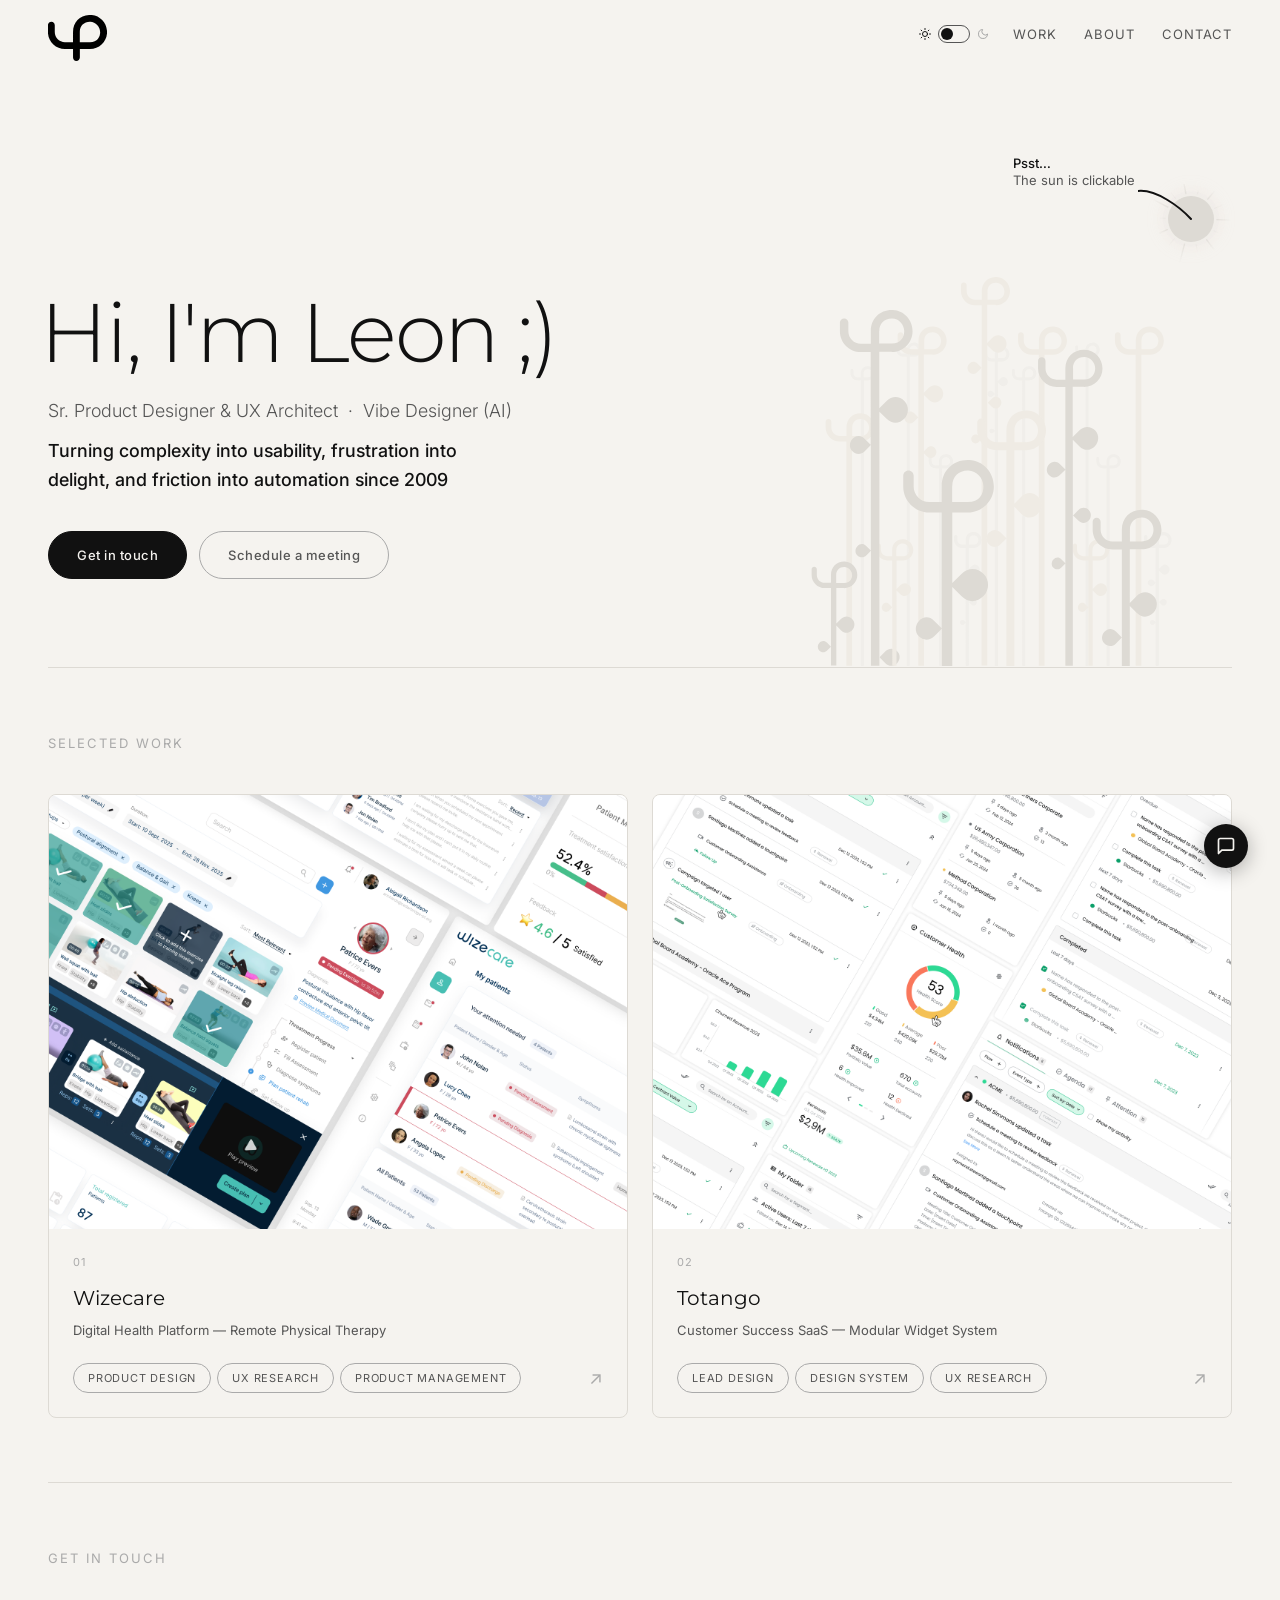
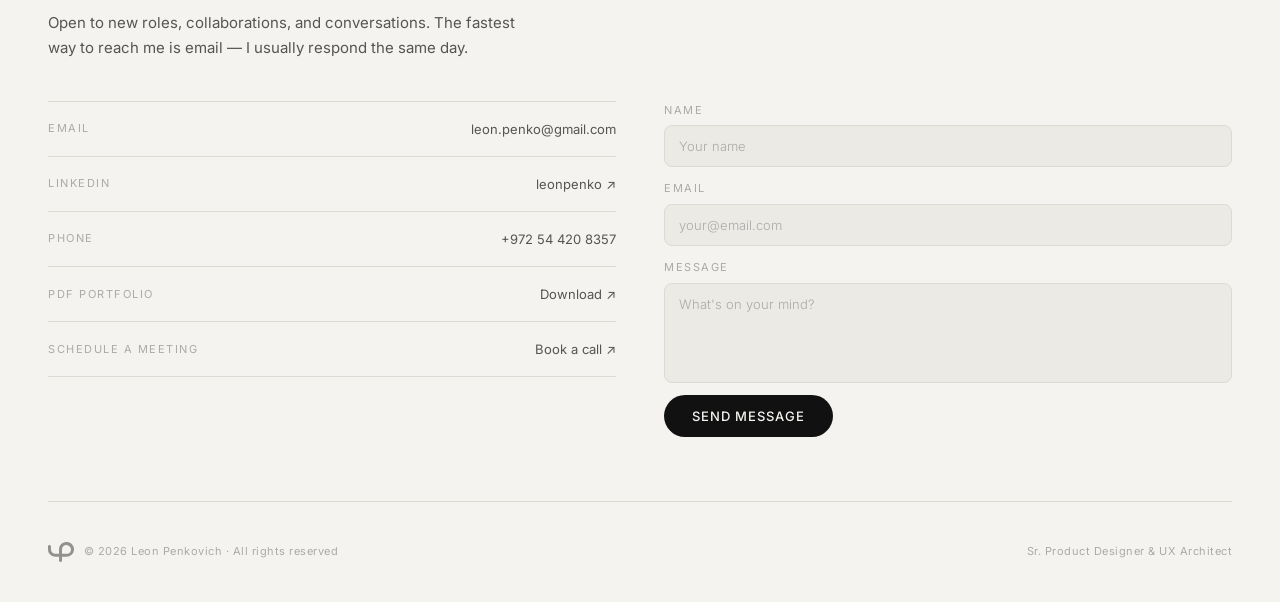
==== index.html @ 4f2653ac "Add updated CV PDF and update download links Co-Authored-By: Claude Sonnet 4.6 <noreply@anthropic.co" ====
<!DOCTYPE html>
<html lang="en">
<head>
  <meta charset="UTF-8">
  <link rel="icon" type="image/svg+xml" href="/favicon.svg">
  <meta name="viewport" content="width=device-width, initial-scale=1.0">
  <title>Leon Penkovich — Sr. Product Designer & UX Architect</title>
  <meta name="description" content="Senior Product Designer & UX Architect specializing in AI-driven product design and complex B2B/B2C SaaS systems.">
  <link rel="stylesheet" href="css/style.css">
  <style>
    /* Side-by-side work grid */
    .case-grid {
      display: grid;
      grid-template-columns: 1fr 1fr;
      gap: 24px;
    }

    .case-card {
      background: var(--bg);
      display: flex;
      flex-direction: column;
      text-decoration: none;
      color: inherit;
      transition: opacity 0.2s;
      overflow: hidden;
      border-radius: 8px;
      border: 1px solid var(--border);
    }

    .case-card:hover { opacity: 0.75; }

    .case-card-thumb {
      width: 100%;
      aspect-ratio: 4/3;
      object-fit: cover;
      object-position: top;
      display: block;
      filter: grayscale(10%) brightness(0.9);
      transition: filter 0.3s;
    }

    body.light .case-card-thumb { filter: grayscale(5%) brightness(1); }
    .case-card:hover .case-card-thumb { filter: grayscale(0%) brightness(1); }

    .case-card-body {
      padding: 24px;
      flex: 1;
      display: flex;
      flex-direction: column;
      gap: 6px;
    }

    .case-card-num {
      font-size: 11px;
      color: var(--dim);
      letter-spacing: 1px;
      margin-bottom: 4px;
    }

    .case-card-company {
      font-size: 20px;
      font-weight: 400;
      color: var(--fg);
    }

    .case-card-desc {
      font-size: 13px;
      color: var(--muted);
      line-height: 1.5;
    }

    .case-card-footer {
      display: flex;
      justify-content: space-between;
      align-items: center;
      margin-top: auto;
      padding-top: 16px;
    }

    .case-card-tags {
      display: flex;
      gap: 6px;
      flex-wrap: wrap;
    }

    .case-card-arrow {
      font-size: 18px;
      color: var(--dim);
      transition: transform 0.2s;
    }

    .case-card:hover .case-card-arrow {
      transform: translate(3px, -3px);
      color: var(--fg);
    }

    @media (max-width: 580px) {
      .case-grid { grid-template-columns: 1fr; }
    }
  </style>
</head>
<body class="light">

  <!-- Sticky Nav -->
  <header class="site-nav" id="site-nav">
    <div class="nav-inner">
      <a class="nav-logo" href="/"><img class="nav-logo-img" src="images/lp_logo.svg" alt="Leon Penkovich"></a>
      <div class="nav-right">
        <button class="nav-toggle" id="theme-toggle" title="Toggle dark/light mode" aria-label="Toggle dark/light mode">
          <span class="nav-toggle-icon sun"><svg width="12" height="12" viewBox="0 0 24 24" fill="none" stroke="currentColor" stroke-width="2" stroke-linecap="round" stroke-linejoin="round"><circle cx="12" cy="12" r="5"/><line x1="12" y1="1" x2="12" y2="3"/><line x1="12" y1="21" x2="12" y2="23"/><line x1="4.22" y1="4.22" x2="5.64" y2="5.64"/><line x1="18.36" y1="18.36" x2="19.78" y2="19.78"/><line x1="1" y1="12" x2="3" y2="12"/><line x1="21" y1="12" x2="23" y2="12"/><line x1="4.22" y1="19.78" x2="5.64" y2="18.36"/><line x1="18.36" y1="5.64" x2="19.78" y2="4.22"/></svg></span>
          <span class="nav-toggle-track"><span class="nav-toggle-thumb"></span></span>
          <span class="nav-toggle-icon moon"><svg width="12" height="12" viewBox="0 0 24 24" fill="none" stroke="currentColor" stroke-width="2" stroke-linecap="round" stroke-linejoin="round"><path d="M21 12.79A9 9 0 1 1 11.21 3 7 7 0 0 0 21 12.79z"/></svg></span>
        </button>
        <ul class="nav-links">
          <li><a href="#work">Work</a></li>
          <li><a href="about/">About</a></li>
          <li><a href="#contact">Contact</a></li>
        </ul>
      </div>
    </div>
  </header>

  <div class="wrap">

    <!-- Hero -->
    <section class="hero">
      <div class="hero-text">
        <h1 class="hero-name">Hi, I'm Leon ;)</h1>
        <p class="hero-tagline">
          Sr. Product Designer &amp; UX Architect &nbsp;·&nbsp; Vibe Designer (AI)<br>
          <em>Turning complexity into usability, frustration into delight, and friction into automation since 2009</em>
        </p>
        <div class="hero-cta">
          <a class="cta-primary" href="#contact">Get in touch</a>
          <a class="cta-secondary" href="https://calendly.com/leon-penko" target="_blank" rel="noopener">Schedule a meeting</a>
        </div>
      </div>
      <div class="hero-photo" aria-hidden="true">
        <canvas id="sky-canvas"></canvas>
        <div class="hero-sun" id="hero-sun"></div>
        <div class="click-hint" id="click-hint">
          <p class="hint-psst">Psst…</p>
          <p class="hint-sub" id="hint-subject"></p>
          <svg class="hint-arrow" viewBox="0 0 55 32" fill="none" xmlns="http://www.w3.org/2000/svg">
            <path class="hint-arrow-path" d="M53,30 C42,18 18,0 0,2" stroke-width="2" stroke-linecap="round"/>
          </svg>
        </div>
        <div class="hero-leaves-wrap">
          <canvas id="wind-canvas"></canvas>
          <img class="leaves-themed leaves-black" src="images/leafs_white.svg" alt="">
          <img class="leaves-themed leaves-white" src="images/leafs_black.svg" alt="">
        </div><!-- /.hero-leaves-wrap -->
        <canvas id="cloud-canvas"></canvas>
      </div>
    </section>

    <!-- Work -->
    <section class="work-section" id="work">
      <p class="section-label">Selected Work</p>
      <div class="case-grid">

        <a class="case-card" href="wizecare/">
          <img class="case-card-thumb" src="images/wizecare_thumb.png" alt="Wizecare dashboard UI">
          <div class="case-card-body">
            <p class="case-card-num">01</p>
            <p class="case-card-company">Wizecare</p>
            <p class="case-card-desc">Digital Health Platform — Remote Physical Therapy</p>
            <div class="case-card-footer">
              <div class="case-card-tags">
                <span class="tag">Product Design</span>
                <span class="tag">UX Research</span>
                <span class="tag">Product Management</span>
              </div>
              <span class="case-card-arrow">↗</span>
            </div>
          </div>
        </a>

        <a class="case-card" href="totango/">
          <img class="case-card-thumb" src="images/totango_thumb.png" alt="Totango UI">
          <div class="case-card-body">
            <p class="case-card-num">02</p>
            <p class="case-card-company">Totango</p>
            <p class="case-card-desc">Customer Success SaaS — Modular Widget System</p>
            <div class="case-card-footer">
              <div class="case-card-tags">
                <span class="tag">Lead Design</span>
                <span class="tag">Design System</span>
                <span class="tag">UX Research</span>
              </div>
              <span class="case-card-arrow">↗</span>
            </div>
          </div>
        </a>

      </div>
    </section>

    <!-- Contact -->
    <section class="contact-section" id="contact">
      <p class="section-label">Get in Touch</p>
      <p class="contact-intro">
        Open to new roles, collaborations, and conversations. The fastest way to reach me is email — I usually respond the same day.
      </p>

      <div class="contact-layout">

        <div class="contact-links-col">
          <a class="contact-row" href="mailto:leon.penko@gmail.com">
            <span class="contact-row-label">Email</span>
            <span class="contact-row-value">leon.penko@gmail.com</span>
          </a>
          <a class="contact-row" href="https://linkedin.com/in/leonpenko/" target="_blank" rel="noopener">
            <span class="contact-row-label">LinkedIn</span>
            <span class="contact-row-value">leonpenko ↗</span>
          </a>
          <a class="contact-row" href="tel:+972544208357">
            <span class="contact-row-label">Phone</span>
            <span class="contact-row-value">+972 54 420 8357</span>
          </a>
          <a class="contact-row" href="/LeonPenkovich_SRPD_UXA_CV_2026.pdf" target="_blank" rel="noopener">
            <span class="contact-row-label">PDF Portfolio</span>
            <span class="contact-row-value">Download ↗</span>
          </a>
          <a class="contact-row" href="https://calendly.com/leon-penko" target="_blank" rel="noopener">
            <span class="contact-row-label">Schedule a Meeting</span>
            <span class="contact-row-value">Book a call ↗</span>
          </a>
        </div>

        <form class="contact-form" id="contact-form">
          <div class="form-field">
            <label class="form-label" for="name">Name</label>
            <input class="form-input" id="name" name="name" type="text" placeholder="Your name" required>
          </div>
          <div class="form-field">
            <label class="form-label" for="email">Email</label>
            <input class="form-input" id="email" name="email" type="email" placeholder="your@email.com" required>
          </div>
          <div class="form-field">
            <label class="form-label" for="message">Message</label>
            <textarea class="form-textarea" id="message" name="message" placeholder="What's on your mind?" required></textarea>
          </div>
          <button class="form-submit" type="submit">Send message</button>
        </form>

        <div id="contact-success" style="display:none; padding: 40px 0;">
          <p style="font-size: 20px; color: var(--fg); margin-bottom: 12px;">Message received.</p>
          <p style="font-size: 14px; color: var(--muted); line-height: 1.6;">I'll read it carefully and get back to you — usually within the same day.</p>
        </div>

      </div>
    </section>

    <footer>
      <span style="display:flex;align-items:center;gap:10px;">
        <img src="images/lp_logo.svg" alt="Leon Penkovich" class="footer-logo" style="height:20px;width:auto;opacity:0.4;">
        © 2026 Leon Penkovich · All rights reserved
      </span>
      <span>Sr. Product Designer &amp; UX Architect</span>
    </footer>

  </div>

  <script src="js/theme.js"></script>
  <script src="js/chat.js"></script>
  <script>
    // Sun: sinks between plants on scroll (light mode only)
    (function () {
      const sun = document.getElementById('hero-sun');
      if (!sun) return;
      window.addEventListener('scroll', function () {
        const hero = document.querySelector('.hero');
        const heroH = hero ? hero.offsetHeight : 600;
        const p = Math.min(1, window.scrollY / heroH);
        sun.style.transform = 'translateY(' + (p * 320) + 'px)';
        if (document.body.classList.contains('light')) {
          sun.style.opacity = Math.max(0, 1 - p * 2);
        } else {
          sun.style.removeProperty('opacity');
        }
      }, { passive: true });
    })();

    // Preload sky SVGs once
    var _sky = {};
    (function () {
      function loadSVG(path, color) {
        return fetch(path).then(r => r.text()).then(txt => {
          const blob = new Blob([txt.replace(/currentColor/g, color)], {type:'image/svg+xml'});
          const url = URL.createObjectURL(blob);
          return new Promise(res => {
            const img = new Image();
            img.onload = () => { URL.revokeObjectURL(url); res(img); };
            img.src = url;
          });
        });
      }
      Promise.all([
        loadSVG('/images/moon.svg',    '#2E3642'),
        loadSVG('/images/clouds.svg',  '#dddad4'),
        loadSVG('/images/clouds.svg',  '#2E3642'),
        loadSVG('/images/stars.svg',   '#2E3642')
      ]).then(([m,cd,cn,s]) => { _sky.moon = m; _sky.cloudDay = cd; _sky.cloudNight = cn; _sky.star = s; });
    })();

    // Sky canvas — moon + stars BEHIND plants (z-index: 0)
    (function () {
      const cc = document.getElementById('sky-canvas');
      if (!cc) return;
      const ctx = cc.getContext('2d');

      const STARS = Array.from({length: 14}, () => ({
        rx: 0.04 + Math.random()*0.90, ry: 0.02 + Math.random()*0.33,
        scale: 0.55 + Math.random()*0.9, ph: Math.random()*Math.PI*2
      }));

      let themeMoonAlpha = 0, scrollDrop = 0, scrollMoonAlpha = 1;

      function resize() { cc.width = cc.offsetWidth||480; cc.height = cc.offsetHeight||480; }
      function light()  { return document.body.classList.contains('light'); }

      window.addEventListener('scroll', function () {
        const p = Math.min(1, window.scrollY / (document.querySelector('.hero')?.offsetHeight||600));
        scrollDrop = p * 320;
        scrollMoonAlpha = Math.max(0, 1 - p * 2);
      }, { passive: true });

      function drawSky() {
        ctx.clearRect(0, 0, cc.width, cc.height);
        if (light() && !window._moonForceDraw) { requestAnimationFrame(drawSky); return; }

        const tgt = 1;
        if (themeMoonAlpha < tgt) themeMoonAlpha = Math.min(tgt, themeMoonAlpha + 0.025);

        const alpha = window._moonForceDraw
          ? (window._moonFadeOverride !== undefined ? window._moonFadeOverride : 1)
          : themeMoonAlpha * scrollMoonAlpha;
        if (alpha < 0.01) { requestAnimationFrame(drawSky); return; }
        if (!_sky.moon || !_sky.star) { requestAnimationFrame(drawSky); return; }

        const t = Date.now() * 0.001;
        const sx = cc.width - 41;
        const sy = 35 + scrollDrop + (window._moonExtraY || 0);

        ctx.save(); ctx.globalAlpha = alpha;
        ctx.drawImage(_sky.moon, sx - 23, sy - 23, 46, 46);
        ctx.restore();

        if (!window._moonForceDraw) {
          STARS.forEach(st => {
            const op = alpha * (0.22 + 0.32 * Math.sin(st.ph + t * 0.22));
            const sz = st.scale * 7;
            ctx.save(); ctx.globalAlpha = Math.max(0, op);
            ctx.drawImage(_sky.star,
              st.rx * cc.width - sz/2,
              st.ry * cc.height + scrollDrop - sz/2,
              sz, sz);
            ctx.restore();
          });
        }

        requestAnimationFrame(drawSky);
      }

      window.addEventListener('resize', resize);
      resize();
      drawSky();

      // Reset on theme change
      var lastLight = light();
      setInterval(function () {
        const l = light();
        if (l !== lastLight) {
          themeMoonAlpha = l ? 0 : themeMoonAlpha;
          lastLight = l;
        }
      }, 100);
    })();

    // Cloud canvas — clouds ABOVE plants (z-index: 3), with edge fade
    (function () {
      const cc = document.getElementById('cloud-canvas');
      if (!cc) return;
      const ctx = cc.getContext('2d');
      const clouds = [];
      let windX = 0, rayAngle = 0, scrollDrop = 0;

      const CLOUD_SIZES = [[38,13],[54,18],[70,23]];
      const EDGE_FADE = 40; // px from edge to start fading

      function resize() { cc.width = cc.offsetWidth||480; cc.height = cc.offsetHeight||480; }
      function sp()    { return { x: cc.width - 41, y: 35 + scrollDrop + (window._sunAnimY || 0) }; }
      function light() { return document.body.classList.contains('light'); }
      function v(n)    { return getComputedStyle(document.body).getPropertyValue(n).trim(); }
      function hexA(hex, a) {
        hex = (hex||'#aaa').replace('#','');
        if (hex.length===3) hex=hex.split('').map(c=>c+c).join('');
        return 'rgba('+parseInt(hex.slice(0,2),16)+','+parseInt(hex.slice(2,4),16)+','+parseInt(hex.slice(4,6),16)+','+a+')';
      }

      window.addEventListener('scroll', function () {
        const p = Math.min(1, window.scrollY / (document.querySelector('.hero')?.offsetHeight||600));
        scrollDrop = p * 320;
      }, { passive: true });

      function drawRays(s) {
        const R = 23, N = 14, step = (Math.PI*2)/N;
        const col = v('--leaf-front') || '#c8c5c0';
        const t = Date.now() * 0.0006;
        for (let i = 0; i < N; i++) {
          const ang = rayAngle + i*step, long = i%2===0;
          const wave = Math.sin(t*1.1 + i*1.3)*3.5 + Math.sin(t*0.7 + i*2.1)*2;
          const len = Math.max(4, (long?15:7) + wave);
          const x1=s.x+Math.cos(ang)*(R+3), y1=s.y+Math.sin(ang)*(R+3);
          const x2=s.x+Math.cos(ang)*(R+3+len), y2=s.y+Math.sin(ang)*(R+3+len);
          const g = ctx.createLinearGradient(x1,y1,x2,y2);
          g.addColorStop(0, hexA(col, long?0.65:0.42));
          g.addColorStop(1, hexA(col, 0));
          ctx.save();
          ctx.strokeStyle=g; ctx.lineWidth=long?1.3:0.75; ctx.lineCap='round';
          ctx.beginPath(); ctx.moveTo(x1,y1); ctx.lineTo(x2,y2); ctx.stroke();
          ctx.restore();
        }
        rayAngle += 0.00035;
      }

      function spawnCloud() {
        if (Math.abs(windX) < 0.15 || clouds.length >= 3) return;
        const s = sp();
        for (const c of clouds) { if (Math.hypot(c.x-s.x, c.y-s.y)<24) return; }
        const a = Math.random()*Math.PI*2, d = 8+Math.random()*22;
        const [cw,ch] = CLOUD_SIZES[Math.floor(Math.random()*3)];
        const isDay = light();
        clouds.push({
          x: s.x+Math.cos(a)*d, y: s.y+Math.sin(a)*d,
          vel: -windX*(0.18+Math.random()*0.28),
          w: cw, h: ch, life: 0, maxLife: 160+Math.random()*120,
          maxOp: isDay ? 0.22 : 0.7,
          img: isDay ? _sky.cloudDay : _sky.cloudNight
        });
      }

      function drawClouds() {
        ctx.clearRect(0, 0, cc.width, cc.height);
        const s = sp(); const isLight = light();
        if (isLight) drawRays(s);
        if (Math.random() < Math.abs(windX)*0.04) spawnCloud();
        for (let i = clouds.length-1; i >= 0; i--) {
          const c = clouds[i]; c.x += c.vel; c.life++;
          const h = c.maxLife/2;
          const lifeOp = c.life < h ? (c.life/h)*c.maxOp : ((c.maxLife-c.life)/h)*c.maxOp;
          if (c.life >= c.maxLife) { clouds.splice(i,1); continue; }
          if (!c.img) continue;
          // Edge fade: soft disappear near left/right canvas edges
          const edgeFade = Math.min(Math.min(c.x, cc.width-c.x) / EDGE_FADE, 1);
          const op = lifeOp * Math.max(0, edgeFade);
          ctx.save();
          ctx.globalAlpha = Math.max(0, op);
          ctx.shadowColor = isLight ? 'rgba(100,96,90,0.2)' : 'rgba(8,8,8,0.2)';
          ctx.shadowBlur  = 3;
          ctx.drawImage(c.img, c.x-c.w/2, c.y-c.h/2, c.w, c.h);
          ctx.restore();
        }
        requestAnimationFrame(drawClouds);
      }

      document.addEventListener('mousemove', e => { windX=(e.clientX/window.innerWidth-0.5)*2; });
      document.addEventListener('mouseleave', () => { windX=0; });
      window.addEventListener('resize', resize);
      resize();
      drawClouds();
    })();

    // Wind line canvas effect
    (function () {
      const canvas = document.getElementById('wind-canvas');
      if (!canvas) return;
      const ctx = canvas.getContext('2d');
      let windX = 0;
      const particles = [];

      function resize() {
        canvas.width = canvas.offsetWidth;
        canvas.height = canvas.offsetHeight;
      }

      function getColor() {
        return getComputedStyle(document.documentElement).getPropertyValue('--dim').trim() || '#aaaaaa';
      }

      function spawn() {
        if (Math.abs(windX) < 0.1) return;
        const vel = -windX * (5 + Math.random() * 7);
        particles.push({
          x: vel > 0 ? -30 : canvas.width + 30,
          y: 10 + Math.random() * (canvas.height - 20),
          vel: vel,
          len: 12 + Math.random() * 32,
          opacity: 0,
          maxOp: 0.45 + Math.random() * 0.35 * Math.abs(windX),
          done: false
        });
      }

      function drawWind() {
        ctx.clearRect(0, 0, canvas.width, canvas.height);
        const color = getColor();
        if (Math.random() < Math.abs(windX) * 0.5) spawn();

        for (let i = particles.length - 1; i >= 0; i--) {
          const p = particles[i];
          p.x += p.vel;
          if (!p.done) {
            p.opacity += 0.05;
            if (p.opacity >= p.maxOp) p.done = true;
          } else {
            p.opacity -= 0.03;
          }
          if (p.opacity <= 0 || p.x < -80 || p.x > canvas.width + 80) {
            particles.splice(i, 1); continue;
          }
          ctx.save();
          ctx.globalAlpha = p.opacity;
          ctx.strokeStyle = color;
          ctx.lineWidth = 0.8;
          ctx.lineCap = 'round';
          ctx.beginPath();
          ctx.moveTo(p.x, p.y);
          ctx.lineTo(p.x - p.len * Math.sign(p.vel), p.y);
          ctx.stroke();
          ctx.restore();
        }
        requestAnimationFrame(drawWind);
      }

      document.addEventListener('mousemove', e => {
        windX = (e.clientX / window.innerWidth - 0.5) * 2;
      });
      document.addEventListener('mouseleave', () => { windX = 0; });
      window.addEventListener('resize', resize);
      resize();
      drawWind();
    })();

    // Leaf interactions — wind only (skewX based on mouse X)
    (function () {
      const wrap = document.querySelector('.hero-leaves-wrap');
      if (!wrap) return;

      document.addEventListener('mousemove', function (e) {
        const skew = (e.clientX / window.innerWidth - 0.5) * 2 * 7;
        wrap.style.transform = 'skewX(' + skew.toFixed(2) + 'deg)';
      });

      document.addEventListener('mouseleave', function () {
        wrap.style.transform = 'skewX(0deg)';
      });
    })();

    window.addEventListener('scroll', () => {
      document.getElementById('site-nav').classList.toggle('scrolled', window.scrollY > 10);
    });

    // ── Click hint ──
    function showHint(text) {
      var hint    = document.getElementById('click-hint');
      var subject = document.getElementById('hint-subject');
      if (!hint || !subject) return;
      subject.textContent = text;
      hint.classList.add('hint-visible');
      setTimeout(function () { hint.classList.remove('hint-visible'); }, 5000);
    }

    // First visit — light mode
    (function () {
      if (sessionStorage.getItem('click-hint-shown')) return;
      sessionStorage.setItem('click-hint-shown', '1');
      if (!document.body.classList.contains('light')) return;
      setTimeout(function () { showHint('The sun is clickable'); }, 500);
    })();

    // ── Sun/Moon click → animated theme transition ──
    (function () {
      var busy = false;
      window._moonExtraY = 0;
      window._moonForceDraw = false;
      window._moonFadeOverride = 1;

      function ease(p) { return p < 0.5 ? 2*p*p : -1+(4-2*p)*p; }

      function animVal(from, to, dur, onUpdate, onDone) {
        var t0 = null;
        (function frame(t) {
          if (!t0) t0 = t;
          var p = Math.min(1, (t - t0) / dur);
          onUpdate(from + (to - from) * ease(p));
          if (p < 1) requestAnimationFrame(frame);
          else if (onDone) onDone();
        })(performance.now());
      }

      function applyTheme(dark) {
        document.body.classList.add('theme-transitioning');
        if (dark) document.body.classList.remove('light');
        else      document.body.classList.add('light');
        try { localStorage.setItem('theme', dark ? 'dark' : 'light'); } catch(e){}
        setTimeout(function() { document.body.classList.remove('theme-transitioning'); }, 1400);
        if (dark && !sessionStorage.getItem('click-hint-dark-shown')) {
          sessionStorage.setItem('click-hint-dark-shown', '1');
          setTimeout(function () { showHint('The moon is clickable'); }, 800);
        }
      }

      // Day → Night: sun sinks, moon rises
      function sunsetToNight() {
        if (busy) return; busy = true;
        var sun = document.getElementById('hero-sun');
        if (sun) { sun.classList.add('sun-animating'); sun.style.transition = 'none'; }

        animVal(0, 380, 700, function(y) {
          window._sunAnimY = y;
          if (sun) {
            sun.style.transform = 'translateY(' + y + 'px)';
            sun.style.opacity   = Math.max(0, 1 - y/280).toString();
          }
        });

        setTimeout(function() {
          applyTheme(true);
          window._moonExtraY = 350;
          animVal(350, 0, 650, function(y) { window._moonExtraY = y; });
        }, 350);

        setTimeout(function() {
          window._sunAnimY = 0;
          if (sun) {
            sun.style.cssText = '';
            sun.classList.remove('sun-animating');
          }
          busy = false;
        }, 1400);
      }

      // Night → Day: moon sinks, sun rises
      function moonriseToDay() {
        if (busy) return; busy = true;

        window._moonForceDraw = true;
        window._moonFadeOverride = 1;
        window._moonExtraY = 0;
        animVal(0, 380, 700, function(y) {
          window._moonExtraY      = y;
          window._moonFadeOverride = Math.max(0, 1 - y/280);
        }, function() {
          window._moonForceDraw    = false;
          window._moonExtraY       = 0;
          window._moonFadeOverride = 1;
        });

        setTimeout(function() {
          applyTheme(false);
          var sun = document.getElementById('hero-sun');
          if (sun) {
            sun.classList.add('sun-animating');
            sun.style.cssText = 'transition:none;transform:translateY(380px);opacity:0';
            window._sunAnimY = 380;
            setTimeout(function() {
              animVal(380, 0, 650, function(y) {
                window._sunAnimY = y;
                sun.style.transform = 'translateY(' + y + 'px)';
                sun.style.opacity   = Math.min(1, (380-y)/280).toString();
              }, function() {
                window._sunAnimY = 0;
                sun.style.cssText = '';
                sun.classList.remove('sun-animating');
              });
            }, 50);
          }
        }, 350);

        setTimeout(function() { busy = false; }, 1400);
      }

      // Sun click
      var sunEl = document.getElementById('hero-sun');
      if (sunEl) sunEl.addEventListener('click', function() {
        if (document.body.classList.contains('light')) sunsetToNight();
      });

      // Moon click on sky-canvas
      var skyC = document.getElementById('sky-canvas');
      if (skyC) {
        skyC.style.pointerEvents = 'auto';
        skyC.addEventListener('mousemove', function(e) {
          if (document.body.classList.contains('light')) { skyC.style.cursor = 'default'; return; }
          var r = skyC.getBoundingClientRect();
          var cx = (e.clientX - r.left) * (skyC.width / r.width);
          var cy = (e.clientY - r.top)  * (skyC.height / r.height);
          skyC.style.cursor = Math.hypot(cx - (skyC.width-41), cy - (35 + (window._moonExtraY||0))) < 32 ? 'pointer' : 'default';
        });
        skyC.addEventListener('click', function(e) {
          if (document.body.classList.contains('light')) return;
          var r = skyC.getBoundingClientRect();
          var cx = (e.clientX - r.left) * (skyC.width / r.width);
          var cy = (e.clientY - r.top)  * (skyC.height / r.height);
          if (Math.hypot(cx - (skyC.width-41), cy - (35 + (window._moonExtraY||0))) < 32) moonriseToDay();
        });
      }
    })();

    document.getElementById('contact-form').addEventListener('submit', function(e) {
      e.preventDefault();
      fetch('https://formspree.io/f/mbdeyzlp', {
        method: 'POST',
        headers: { 'Accept': 'application/json' },
        body: new FormData(this)
      }).then(() => {
        document.getElementById('contact-form').style.display = 'none';
        document.getElementById('contact-success').style.display = 'block';
      }).catch(() => {
        alert('Something went wrong. Please try again.');
      });
    });
  </script>

</body>
</html>
---- css/style.css ----
@import url('https://fonts.googleapis.com/css2?family=Inter:wght@300;400;500&family=Montserrat:wght@300;400;500;600&display=swap');

@view-transition { navigation: auto; }

*, *::before, *::after { box-sizing: border-box; margin: 0; padding: 0; }

/* ── Dark mode (default) ── */
:root {
  --bg:      #0a0a0a;
  --surface: #111111;
  --border:  #1e1e1e;
  --fg:      #e8e4de;
  --muted:   #999999;
  --dim:     #555555;
  --accent:  #52B69A;
  --max:     1280px;
  --leaf-front: #1e1e1e;
  --leaf-mid:   #282828;
  --leaf-back:  #333333;
}

/* ── Light mode ── */
body.light {
  --bg:      #f5f3ef;
  --surface: #eceae5;
  --border:  #dddad4;
  --fg:      #111111;
  --muted:   #555555;
  --dim:     #aaaaaa;
  --accent:  #168AAD;
  --leaf-front: #dddad4;
  --leaf-mid:   #e5e2dc;
  --leaf-back:  #eeebe7;
}

html { scroll-behavior: smooth; }

/* ── Custom scrollbars ── */
::-webkit-scrollbar { width: 6px; height: 6px; }
::-webkit-scrollbar-track { background: transparent; }
::-webkit-scrollbar-thumb {
  background: var(--border);
  border-radius: 999px;
}
::-webkit-scrollbar-thumb:hover { background: var(--dim); }
* { scrollbar-width: thin; scrollbar-color: var(--border) transparent; }

body {
  background: var(--bg);
  color: var(--fg);
  font-family: 'Inter', system-ui, -apple-system, sans-serif;
  font-weight: 400;
  font-size: 15px;
  line-height: 1.7;
  -webkit-font-smoothing: antialiased;
  transition: background 0.3s, color 0.3s;
  text-wrap: balance;
}

h1, h2, h3, h4,
.hero-name, .cs-title, .cs-h2, .step-title, .problem-title, .metric-value, .case-card-company {
  font-family: 'Montserrat', 'Inter', sans-serif;
  font-weight: 600;
}

/* ── Layout ── */
.wrap {
  max-width: var(--max);
  margin: 0 auto;
  padding: 0 48px;
}

/* ── Sticky Nav ── */
.site-nav {
  position: sticky;
  top: 0;
  z-index: 200;
  background: var(--bg);
  border-bottom: 1px solid transparent;
  transition: border-color 0.2s, background 0.3s;
}

.site-nav.scrolled {
  border-bottom-color: var(--border);
  backdrop-filter: blur(12px);
  -webkit-backdrop-filter: blur(12px);
  background: color-mix(in srgb, var(--bg) 85%, transparent);
}

.nav-inner {
  max-width: var(--max);
  margin: 0 auto;
  padding: 0 48px;
  height: 68px;
  display: flex;
  justify-content: space-between;
  align-items: center;
}

.nav-logo {
  text-decoration: none;
  display: flex;
  align-items: center;
}

.nav-logo-img {
  height: 46px;
  width: auto;
  display: block;
  transform-origin: left center;
  transition: transform 0.3s ease;
  transform: translateY(4px);
}

body:not(.light) .nav-logo-img,
body:not(.light) .footer-logo {
  filter: invert(1);
}

.site-nav.scrolled .nav-logo-img {
  transform: scale(0.6);
}

.nav-links {
  display: flex;
  gap: 28px;
  list-style: none;
  align-items: center;
}

.nav-links a {
  font-size: 13px;
  letter-spacing: 0.8px;
  text-transform: uppercase;
  color: var(--muted);
  text-decoration: none;
  transition: color 0.2s;
}

.nav-links a:hover { color: var(--fg); }

/* ── Nav right group ── */
.nav-right {
  display: flex;
  align-items: center;
  gap: 24px;
}

/* ── Nav Theme Toggle ── */
.nav-toggle {
  background: none;
  border: none;
  cursor: pointer;
  padding: 0;
  display: flex;
  align-items: center;
  gap: 7px;
}

.nav-toggle-icon {
  display: flex;
  align-items: center;
  color: var(--dim);
  transition: color 0.3s;
}

body.light  .nav-toggle-icon.sun  { color: var(--fg);   }
body:not(.light) .nav-toggle-icon.moon { color: var(--muted); }

.nav-toggle-track {
  width: 32px;
  height: 18px;
  border-radius: 999px;
  border: 1px solid var(--dim);
  position: relative;
  display: block;
  transition: border-color 0.3s;
}

body.light .nav-toggle-track { border-color: var(--muted); }

.nav-toggle-thumb {
  position: absolute;
  top: 2px;
  left: 2px;
  width: 12px;
  height: 12px;
  border-radius: 50%;
  background: var(--muted);
  transition: transform 0.3s, background 0.3s;
  transform: translateX(14px);
}

body.light .nav-toggle-thumb {
  transform: translateX(0);
  background: var(--fg);
}

/* ── Home Hero ── */
.hero {
  padding: 100px 0 0;
  border-bottom: 1px solid var(--border);
  display: flex;
  align-items: flex-end;
  gap: 48px;
}

#wind-canvas {
  position: absolute;
  top: 0; left: 0;
  width: 100%; height: 100%;
  pointer-events: none;
  z-index: 5;
}

#cloud-canvas {
  position: absolute;
  top: 0; left: 0;
  width: 100%; height: 100%;
  pointer-events: none;
  z-index: 3;
}

.hero-text {
  flex: 1;
  padding-bottom: 88px;
  min-width: 0;
}

.hero-photo {
  flex-shrink: 0;
  align-self: flex-end;
  line-height: 0;
  position: relative;
  padding-top: 80px;
}

/* ── Sun ── */
.hero-sun {
  position: absolute;
  width: 46px;
  height: 46px;
  border-radius: 50%;
  background: var(--leaf-front);
  box-shadow:
    0 0 0 5px color-mix(in srgb, var(--leaf-front) 10%, transparent),
    0 0 0 11px color-mix(in srgb, var(--leaf-front) 5%, transparent),
    0 0 18px 6px color-mix(in srgb, var(--leaf-front) 13%, transparent);
  transition: opacity 0.55s ease;
  top: 12px;
  right: 18px;
  z-index: 0;
  animation: sun-pulse 4s ease-in-out infinite;
}

/* dark mode: immediately hide sun, no transition/animation */
body:not(.light) .hero-sun {
  visibility: hidden !important;
  animation: none !important;
}

/* Sun visible during click animation */
#hero-sun.sun-animating {
  visibility: visible !important;
  animation: none !important;
  cursor: pointer;
}

#hero-sun { cursor: pointer; }

/* ── Click hint arrow ── */
.click-hint {
  position: absolute;
  right: 39px;
  top: -69px;
  z-index: 11;
  pointer-events: none;
  opacity: 0;
  transition: opacity 0.3s ease;
  display: flex;
  flex-direction: column;
  align-items: flex-start;
  width: 210px;
}

.click-hint.hint-visible { opacity: 1; }

.hint-arrow {
  width: 55px;
  height: 32px;
  display: block;
  align-self: flex-end;
}

.hint-arrow-path { stroke: var(--fg); }

.hint-psst {
  font-size: 13px;
  font-weight: 500;
  line-height: 1.3;
  color: var(--fg);
  white-space: nowrap;
  margin-left: 30px;
  margin-top: 40px;
}

.hint-sub {
  font-size: 13px;
  color: var(--muted);
  line-height: 1.3;
  white-space: nowrap;
  margin-left: 30px;
}

/* Slow theme transition during sun/moon click */
body.theme-transitioning {
  transition: background 1.1s ease, color 1.1s ease !important;
}
body.theme-transitioning .site-nav {
  transition: background-color 1.1s ease, border-color 1.1s ease !important;
}

#sky-canvas {
  position: absolute;
  top: 0; left: 0;
  width: 100%; height: 100%;
  pointer-events: none;
  z-index: 0;
}

/* Themed leaf layers — fill container, natural SVG colors */
.leaves-themed {
  position: absolute;
  top: 0; left: 0;
  width: 100%; height: 100%;
  object-fit: contain;
  display: block;
  transition: opacity 0.5s ease;
}
.leaves-black { opacity: 1;  z-index: 1; }
.leaves-white { opacity: 0;  z-index: 1; }
body:not(.light) .leaves-black { opacity: 0; }
body:not(.light) .leaves-white { opacity: 1; }

@keyframes sun-pulse {
  0%, 100% { opacity: 1; }
  50% { opacity: 0.82; }
}

@keyframes sun-spin {
  to { transform: rotate(360deg); }
}

.hero-photo img:not(.leaves-themed) {
  height: min(545px, 55vh);
  width: auto;
  display: block;
  view-transition-name: leon-photo;
}

.hero-leaves-wrap {
  position: relative;
  z-index: 1;
  width: 315px;
  height: 340px;
  left: -60px;
  transform-origin: 50% 100%;
  transition: transform 0.5s cubic-bezier(0.25, 0.46, 0.45, 0.94);
  will-change: transform;
}

.hero-leaves-wrap svg {
  position: absolute;
  top: 0; left: 0;
  width: 100%; height: 100%;
  display: block;
  transition: opacity 0.6s ease-out;
  z-index: 1;
}

#wind-canvas { z-index: 10; }

.leaves-full { opacity: 1; }
.leaves-min  { opacity: 0; }

.hero-name {
  font-size: clamp(52px, 6.5vw, 96px);
  font-weight: 300;
  line-height: 1.05;
  letter-spacing: -2px;
  color: var(--fg);
  margin-bottom: 20px;
  margin-left: -8px;
}

.hero-tagline {
  margin-bottom: 36px;
  font-size: clamp(16px, 1.4vw, 20px);
  font-weight: 400;
  font-weight: 300;
  color: var(--muted);
  max-width: 560px;
  line-height: 1.65;
  margin-bottom: 36px;
}

.hero-tagline br + em {
  display: block;
  margin-top: 10px;
}

.hero-tagline em {
  color: var(--fg);
  font-style: normal;
  font-weight: 500;
}

.hero-cta {
  display: inline-flex;
  gap: 12px;
  align-items: center;
  flex-wrap: wrap;
}

.hero-cta a {
  font-size: 13px;
  font-weight: 500;
  letter-spacing: 0.5px;
  text-decoration: none;
  padding: 12px 28px;
  border-radius: 999px;
  transition: opacity 0.2s, color 0.2s, border-color 0.2s;
}

.hero-cta .cta-primary {
  background: var(--fg);
  color: var(--bg);
  border: 1px solid var(--fg);
}

.hero-cta .cta-primary:hover { opacity: 0.8; }

.hero-cta .cta-secondary {
  background: transparent;
  color: var(--muted);
  border: 1px solid var(--dim);
}

.hero-cta .cta-secondary:hover {
  color: var(--fg);
  border-color: var(--fg);
}

/* ── Beyond the Job Title ── */
.beyond-section {
  padding: 64px 0;
  border-bottom: 1px solid var(--border);
}

.beyond-grid {
  display: grid;
  grid-template-columns: 1fr 1fr;
  gap: 40px;
  margin-top: 32px;
}

.beyond-item {
  display: flex;
  gap: 16px;
}

.beyond-icon {
  font-size: 20px;
  flex-shrink: 0;
  margin-top: 2px;
}

.beyond-text {}

.beyond-title {
  font-size: 14px;
  font-weight: 400;
  color: var(--fg);
  margin-bottom: 4px;
}

.beyond-desc {
  font-size: 13px;
  color: var(--muted);
  line-height: 1.7;
}

/* ── Work List ── */
.work-section {
  padding: 64px 0;
  border-bottom: 1px solid var(--border);
}

.section-label {
  font-size: 13px;
  letter-spacing: 2px;
  text-transform: uppercase;
  color: var(--dim);
  margin-bottom: 40px;
}

.case-list { list-style: none; }

.case-item { border-top: 1px solid var(--border); }
.case-item:last-child { border-bottom: 1px solid var(--border); }

.case-link {
  display: grid;
  grid-template-columns: 56px 1fr auto 32px;
  align-items: center;
  gap: 20px;
  padding: 32px 0;
  text-decoration: none;
  color: inherit;
  transition: opacity 0.2s;
}

.case-link:hover { opacity: 0.6; }

.case-num {
  font-size: 28px;
  font-weight: 300;
  color: var(--dim);
  letter-spacing: -1px;
  line-height: 1;
}

.case-company {
  font-size: 22px;
  font-weight: 400;
  color: var(--fg);
  margin-bottom: 4px;
}

.case-desc {
  font-size: 13px;
  color: var(--muted);
}

.case-tags {
  display: flex;
  gap: 8px;
  flex-wrap: wrap;
  justify-content: flex-end;
}

.tag {
  font-size: 11px;
  letter-spacing: 0.8px;
  text-transform: uppercase;
  color: var(--muted);
  padding: 5px 14px;
  border: 1px solid var(--dim);
  border-radius: 999px;
}

.case-arrow {
  font-size: 20px;
  color: var(--dim);
  transition: transform 0.2s, color 0.2s;
  text-align: right;
}

.case-link:hover .case-arrow {
  transform: translate(4px, -4px);
  color: var(--fg);
}

.case-thumb {
  width: 100%;
  aspect-ratio: 16/7;
  object-fit: cover;
  object-position: top;
  display: block;
  filter: grayscale(15%) brightness(0.85);
  transition: filter 0.3s;
  border-radius: 2px;
  margin-bottom: 32px;
}

.case-item:hover .case-thumb {
  filter: grayscale(0%) brightness(0.95);
}

body.light .case-thumb {
  filter: grayscale(10%) brightness(1);
}

/* ── Contact Section ── */
.contact-section {
  padding: 64px 0;
  border-bottom: 1px solid var(--border);
}

.contact-intro {
  font-size: 15px;
  color: var(--muted);
  max-width: 480px;
  line-height: 1.7;
  margin-bottom: 40px;
}

.contact-layout {
  display: grid;
  grid-template-columns: 1fr 1fr;
  gap: 48px;
  align-items: start;
}

.contact-links-col {}

.contact-row {
  display: flex;
  justify-content: space-between;
  align-items: center;
  padding: 16px 0;
  border-bottom: 1px solid var(--border);
  text-decoration: none;
  color: inherit;
  transition: opacity 0.2s;
}

.contact-row:first-child { border-top: 1px solid var(--border); }
.contact-row:hover { opacity: 0.6; }

.contact-row-label {
  font-size: 11px;
  letter-spacing: 1.5px;
  text-transform: uppercase;
  color: var(--dim);
}

.contact-row-value {
  font-size: 13px;
  color: var(--muted);
}

/* Email form */
.contact-form {
  display: flex;
  flex-direction: column;
  gap: 12px;
}

.form-field {
  display: flex;
  flex-direction: column;
  gap: 6px;
}

.form-label {
  font-size: 11px;
  letter-spacing: 1.5px;
  text-transform: uppercase;
  color: var(--dim);
}

.form-input,
.form-textarea {
  background: var(--surface);
  border: 1px solid var(--border);
  border-radius: 8px;
  padding: 12px 14px;
  font-family: inherit;
  font-size: 13px;
  font-weight: 300;
  color: var(--fg);
  outline: none;
  transition: border-color 0.2s;
  resize: none;
}

.form-input:focus,
.form-textarea:focus {
  border-color: var(--muted);
}

.form-input::placeholder,
.form-textarea::placeholder {
  color: var(--dim);
}

.form-textarea { height: 100px; }

.form-submit {
  background: var(--fg);
  color: var(--bg);
  border: none;
  padding: 13px 28px;
  font-family: inherit;
  font-size: 13px;
  font-weight: 500;
  letter-spacing: 1px;
  text-transform: uppercase;
  cursor: pointer;
  border-radius: 999px;
  transition: opacity 0.2s;
  align-self: flex-start;
}

.form-submit:hover { opacity: 0.8; }

/* ── Footer ── */
footer {
  padding: 40px 0;
  display: flex;
  justify-content: space-between;
  align-items: center;
}

footer span, footer a {
  font-size: 11px;
  color: var(--dim);
  letter-spacing: 0.5px;
  text-decoration: none;
}

/* ══════════════════════════════════════
   CASE STUDY PAGES
══════════════════════════════════════ */

.cs-back {
  padding: 24px 0 0;
  font-size: 13px;
  letter-spacing: 1px;
  text-transform: uppercase;
  color: var(--dim);
  text-decoration: none;
  display: inline-flex;
  align-items: center;
  gap: 8px;
  transition: color 0.2s;
}

.cs-back:hover { color: var(--fg); }

.cs-hero {
  padding: 48px 0 64px;
  border-bottom: 1px solid var(--border);
}

.cs-index {
  font-size: 13px;
  letter-spacing: 2px;
  text-transform: uppercase;
  color: var(--dim);
  margin-bottom: 20px;
}

.cs-title {
  font-size: clamp(36px, 4vw, 60px);
  font-weight: 300;
  line-height: 1.2;
  letter-spacing: -0.3px;
  margin-bottom: 20px;
}

.cs-subtitle {
  font-size: 14px;
  color: var(--muted);
  max-width: 520px;
  line-height: 1.7;
  margin-bottom: 36px;
}

.cs-meta {
  display: flex;
  gap: 40px;
  flex-wrap: wrap;
}

.cs-meta-label {
  font-size: 11px;
  letter-spacing: 1.5px;
  text-transform: uppercase;
  color: var(--dim);
  margin-bottom: 6px;
}

.cs-meta-value {
  font-size: 13px;
  color: var(--muted);
}

.cs-body { padding: 72px 0; }

.cs-section { margin-bottom: 72px; }

.cs-section-header {
  display: flex;
  align-items: center;
  gap: 20px;
  margin-bottom: 36px;
  padding-bottom: 20px;
  border-bottom: 1px solid var(--border);
}

.cs-section-num {
  font-size: 52px;
  font-weight: 300;
  letter-spacing: -3px;
  color: var(--border);
  line-height: 1;
  flex-shrink: 0;
}

body.light .cs-section-num { color: var(--dim); opacity: 0.3; }

.cs-section-title {
  font-size: 13px;
  letter-spacing: 2px;
  text-transform: uppercase;
  color: var(--muted);
  font-weight: 500;
}

.cs-h2 {
  font-size: clamp(22px, 3.5vw, 30px);
  font-weight: 300;
  line-height: 1.3;
  color: var(--fg);
  margin-bottom: 16px;
  letter-spacing: -0.2px;
}

.cs-p {
  font-size: 14px;
  color: var(--muted);
  line-height: 1.85;
  max-width: 600px;
}

.cs-p + .cs-p { margin-top: 16px; }

.cs-eyebrow {
  font-size: 11px;
  font-weight: 400;
  letter-spacing: 0.08em;
  text-transform: uppercase;
  color: var(--accent);
  margin-bottom: 4px;
}

.cs-bullets {
  list-style: disc;
  padding-left: 20px;
  margin-top: 16px;
  display: flex;
  flex-direction: column;
  gap: 10px;
  max-width: 640px;
  font-size: 14px;
  color: var(--muted);
  line-height: 1.7;
}

.cs-footnote {
  margin-top: 16px;
  font-size: 11px;
  color: var(--muted);
  opacity: 0.6;
}

/* Problem pairs: two columns side by side */
.problem-pairs-grid {
  display: grid;
  grid-template-columns: 1fr 1fr;
  grid-template-rows: auto auto auto;
  column-gap: 24px;
  row-gap: 0;
  margin-top: 32px;
}

.problem-pairs-grid--3 {
  grid-template-columns: repeat(3, 1fr);
}

.problem-pair {
  display: grid;
  grid-template-rows: subgrid;
  grid-row: span 3;
  background: var(--bg);
  border: 1px solid var(--border);
  border-radius: 12px;
  overflow: hidden;
  font-weight: 300;
}

.problem-card-top {
  padding: 32px 28px 24px;
}

.problem-pair-img-wrap {
  overflow: hidden;
  width: 100%;
  min-height: 240px;
}

.problem-pair-img {
  width: 100%;
  height: 100%;
  display: block;
  object-fit: cover;
  object-position: center top;
}

body.light .problem-pair-img--evidence {
  mix-blend-mode: multiply;
}



/* Problem fact bullets */
.problem-facts {
  list-style: none;
  margin: 0;
  padding: 0 28px 24px;
  display: flex;
  flex-direction: column;
}

.problem-fact {
  display: flex;
  align-items: flex-start;
  gap: 12px;
  padding: 12px 0;
  border-top: 1px solid var(--border);
}

.problem-fact-icon {
  font-size: 18px;
  color: var(--dim);
  flex-shrink: 0;
  margin-top: 2px;
  font-variation-settings: 'wght' 300;
}

.problem-fact-label {
  font-size: 11px;
  font-weight: 400;
  color: var(--muted);
  letter-spacing: 0.5px;
  text-transform: uppercase;
  margin-bottom: 3px;
}

.problem-fact-value {
  font-size: 13px;
  font-weight: 400;
  color: var(--fg);
  line-height: 1.4;
}

.problem-grid {
  display: grid;
  grid-template-columns: repeat(auto-fit, minmax(200px, 1fr));
  gap: 1px;
  background: var(--border);
  margin-top: 32px;
  border-radius: 8px;
  overflow: hidden;
}

.problem-card {
  background: var(--bg);
  padding: 28px 24px;
}

.problem-num {
  font-size: 13px;
  letter-spacing: 2px;
  text-transform: uppercase;
  color: var(--dim);
  margin-bottom: 12px;
}

.problem-title {
  font-size: 20px;
  font-weight: 400;
  color: var(--fg);
  margin-bottom: 10px;
  line-height: 1.4;
}

.problem-body {
  font-size: 13px;
  color: var(--muted);
  line-height: 1.7;
}

.problem-who {
  margin-top: 12px;
  font-size: 13px;
  color: var(--dim);
  letter-spacing: 0.5px;
}

.research-phase-label {
  font-size: 11px;
  letter-spacing: 1.5px;
  text-transform: uppercase;
  color: var(--muted);
  margin-bottom: 8px;
}

.research-list { list-style: none; margin-top: 24px; max-width: 640px; }

/* CSM findings table */
.csm-table-wrap {
  margin-top: 28px;
  overflow-x: auto;
  -webkit-overflow-scrolling: touch;
  border-radius: 8px;
  border: 1px solid var(--border);
}

.csm-table {
  width: max-content;
  min-width: 100%;
  border-collapse: collapse;
  font-size: 13px;
}

.csm-table th {
  text-align: left;
  font-size: 11px;
  font-weight: 500;
  letter-spacing: 0.8px;
  text-transform: uppercase;
  color: var(--muted);
  padding: 12px 16px;
  border-bottom: 1px solid var(--border);
  white-space: nowrap;
}

.csm-table td {
  padding: 14px 16px;
  color: var(--muted);
  border-bottom: 1px solid var(--border);
  vertical-align: top;
  line-height: 1.5;
}

.csm-table tbody tr:last-child td { border-bottom: none; }

.csm-table tbody tr:hover td { background: color-mix(in srgb, var(--fg) 3%, transparent); }

.csm-table-quote {
  font-style: italic;
  color: var(--muted);
  max-width: 260px;
}

.csm-table-insight {
  color: var(--fg) !important;
  font-weight: 500;
  max-width: 200px;
  background: var(--surface);
}

.csm-table th:last-child {
  background: var(--surface);
}

.research-item {
  display: flex;
  gap: 16px;
  padding: 8px 0;
}

.research-dot {
  width: 6px;
  height: 6px;
  border-radius: 50%;
  background: var(--dim);
  flex-shrink: 0;
  margin-top: 8px;
}

.research-text {
  font-size: 13px;
  color: var(--muted);
  line-height: 1.7;
}



.execution-step {
  margin-bottom: 48px;
  padding-bottom: 48px;
  border-bottom: 1px solid var(--border);
}

.execution-step:last-child { border-bottom: none; padding-bottom: 0; }

.step-label {
  font-size: 11px;
  letter-spacing: 2px;
  text-transform: uppercase;
  color: var(--dim);
  margin-bottom: 12px;
}

.step-title {
  font-size: 30px;
  font-weight: 400;
  color: var(--fg);
  margin-bottom: 12px;
  line-height: 1.3;
}

.step-body {
  font-size: 13px;
  color: var(--muted);
  line-height: 1.8;
  max-width: 580px;
}

.cs-img {
  width: 100%;
  display: block;
  border-radius: 8px;
  margin: 28px 0;
  border: 1px solid var(--border);
  cursor: zoom-in;
}

.cs-img-plain {
  width: 100%;
  display: block;
  margin: 28px 0;
}

.trusted-svg-wrap {
  width: 100%;
  margin: 28px 0;
}

.trusted-svg-wrap svg {
  width: 100%;
  height: auto;
  display: block;
}

body.light .svg-adaptive-text {
  fill: var(--fg);
}

.ux-cards-row {
  display: grid;
  grid-template-columns: repeat(5, 1fr);
  gap: 12px;
  margin-top: 28px;
}

.ux-card {
  background: var(--bg);
  border: 1px solid var(--border);
  border-radius: 12px;
  overflow: hidden;
  display: flex;
  flex-direction: column;
  font-weight: 300;
}

.ux-card-img-wrap {
  width: 100%;
  aspect-ratio: 4 / 3;
  overflow: hidden;
  background: #f5f3ef;
}

.ux-card-img {
  width: 100%;
  height: 100%;
  object-fit: cover;
  object-position: center;
  display: block;
  filter: grayscale(1);
  mix-blend-mode: multiply;
  transition: filter 0.4s ease;
}

.ux-card:hover .ux-card-img {
  filter: grayscale(0);
}

.ux-card-body {
  padding: 20px 18px 24px;
  display: flex;
  flex-direction: column;
  gap: 10px;
  flex: 1;
}

.ux-card-num {
  font-size: 11px;
  font-weight: 400;
  color: var(--dim);
  margin: 0;
  letter-spacing: 2px;
  text-transform: uppercase;
}

.ux-card-title {
  display: block;
  font-family: 'Montserrat', sans-serif;
  font-size: 20px;
  font-weight: 400;
  color: var(--fg);
  line-height: 1.4;
}

.ux-card-desc {
  font-size: 13px;
  color: var(--muted);
  line-height: 1.7;
  margin: 0;
}

@media (max-width: 900px) {
  .ux-cards-row {
    grid-template-columns: repeat(3, 1fr);
  }
}

@media (max-width: 560px) {
  .ux-cards-row {
    grid-template-columns: repeat(2, 1fr);
  }
}

.metrics-grid {
  display: grid;
  grid-template-columns: repeat(auto-fit, minmax(160px, 1fr));
  gap: 1px;
  background: var(--border);
  margin-top: 32px;
  border-radius: 8px;
  overflow: hidden;
}

.metric {
  background: var(--bg);
  padding: 32px 24px;
}

.metric-value {
  font-size: clamp(32px, 5vw, 48px);
  font-weight: 300;
  color: var(--fg);
  letter-spacing: -1px;
  line-height: 1;
  margin-bottom: 10px;
}

.metric-label {
  font-size: 13px;
  color: var(--muted);
  line-height: 1.5;
}

.quote-block {
  border-left: 1px solid var(--border);
  padding: 4px 24px;
  margin: 28px 0;
}

.quote-text {
  font-size: 15px;
  color: var(--fg);
  font-weight: 300;
  line-height: 1.7;
  font-style: italic;
}

.quote-attr {
  margin-top: 10px;
  font-size: 11px;
  color: var(--dim);
  letter-spacing: 0.5px;
}

/* ── CSM infographic graph ── */

.csm-graph rect { fill: var(--muted); }
.csm-graph path[fill="#D2D2D2"] { fill: var(--fg); }
.csm-graph path[fill="#2B2A2A"] { fill: var(--bg); }
body.light .csm-graph path[fill="#91E3FC"] { fill: #1E6091; }


.csm-graph-note {
  margin: 24px 0 0;
  max-width: 50%;
  font-size: 11px;
  color: var(--dim);
  line-height: 1.5;
  background: color-mix(in srgb, var(--bg) 88%, transparent);
  padding: 6px 8px;
  border-radius: 4px;
  text-align: left;
}

/* ── Section divider ── */
.cs-divider {
  border: none;
  border-top: 1px solid var(--border);
  margin: 40px 0 28px;
}

/* ── Why Customer Success — side-by-side layout ── */
.csm-why-layout {
  display: grid;
  grid-template-columns: 380px 1fr;
  gap: 64px;
  align-items: start;
  margin-top: 48px;
}

/* Widget interactive canvas */
/* Widget interactive grid */
.widgets-grid {
  display: flex;
  flex-wrap: wrap;
  gap: 12px;
  margin: 28px 0 8px;
  align-items: flex-start;
}

.widget-item {
  display: block;
  cursor: zoom-in;
  transition: transform 0.35s cubic-bezier(0.25, 0.46, 0.45, 0.94), box-shadow 0.35s;
  z-index: 1;
  border-radius: 6px;
  position: relative;
  height: auto;
  max-height: 220px;
  width: auto;
  object-fit: contain;
}

.widget-item:hover { z-index: 5; filter: brightness(1.03); }

.widget-item.active {
  transform: scale(2.5);
  z-index: 100;
  cursor: zoom-out;
  box-shadow: 0 24px 64px rgba(0,0,0,0.25);
}

.widget-hint {
  font-size: 11px;
  color: var(--dim);
  letter-spacing: 0.5px;
  text-transform: uppercase;
  margin-bottom: 28px;
}

.cs-split-layout {
  display: grid;
  grid-template-columns: 1fr 1fr;
  gap: 48px;
  align-items: start;
  margin-top: 24px;
}

.cs-split-layout--reverse {
  direction: rtl;
}

.cs-split-layout--reverse > * {
  direction: ltr;
}

.cs-split-img-wrap {
  display: flex;
  justify-content: flex-end;
  align-items: flex-start;
  border-radius: 12px;
  overflow: hidden;
}

.cs-split-img {
  width: 100%;
  height: auto;
  display: block;
  object-fit: contain;
  object-position: right top;
}

.cs-split-img--nobg {
  mix-blend-mode: multiply;
}

.cs-split-img--no-radius {
  border-radius: 0;
}

.cs-split-img-wrap:has(.cs-split-img--no-radius) {
  border-radius: 0;
}

.cs-split-img-wrap--light-bg {
  background: #f5f3ef;
  border: 1px solid var(--border);
}

.pan-wrap {
  overflow: hidden;
  cursor: grab;
  user-select: none;
  position: relative;
  border-radius: 12px;
  width: 100%;
  aspect-ratio: 1 / 1;
}

.pan-wrap.is-dragging {
  cursor: grabbing;
}

.pan-hint {
  position: absolute;
  inset: 0;
  display: flex;
  flex-direction: column;
  align-items: center;
  justify-content: center;
  gap: 8px;
  background: rgba(0, 0, 0, 0.32);
  color: #ffffff;
  border-radius: 12px;
  pointer-events: none;
  transition: opacity 0.3s ease;
}

.pan-hint.hidden {
  opacity: 0;
}

.pan-hint-icon {
  font-size: 28px;
  font-variation-settings: 'wght' 300;
}

.pan-hint-text {
  font-size: 13px;
  font-weight: 400;
  letter-spacing: 0.5px;
}

.pan-overlay {
  position: fixed;
  inset: 0;
  background: rgba(0, 0, 0, 0.85);
  z-index: 1000;
  display: flex;
  align-items: center;
  justify-content: center;
  opacity: 0;
  pointer-events: none;
  transition: opacity 0.25s ease;
}

.pan-overlay.open {
  opacity: 1;
  pointer-events: all;
}

.pan-overlay-close {
  position: absolute;
  top: 20px;
  right: 24px;
  background: none;
  border: none;
  color: #fff;
  font-size: 32px;
  cursor: pointer;
  line-height: 1;
  z-index: 2;
  opacity: 0.7;
}

.pan-overlay-close:hover { opacity: 1; }

.pan-overlay-frame {
  position: relative;
  width: 92vw;
  height: 92vh;
  border-radius: 12px;
  overflow: hidden;
  background: #f5f3ef;
  border: 1px solid rgba(255,255,255,0.15);
  cursor: grab;
}

.pan-overlay-frame.is-dragging { cursor: grabbing; }

.pan-controls {
  position: absolute;
  bottom: 12px;
  right: 12px;
  display: flex;
  gap: 6px;
  z-index: 2;
}

.pan-btn--expand {
  position: absolute;
  top: 10px;
  right: 10px;
  z-index: 2;
}

.pan-btn {
  width: 30px;
  height: 30px;
  border-radius: 6px;
  border: 1px solid var(--border);
  background: var(--bg);
  color: var(--fg);
  font-size: 15px;
  line-height: 1;
  cursor: pointer;
  display: flex;
  align-items: center;
  justify-content: center;
  transition: background 0.15s;
}

.pan-btn:hover {
  background: var(--surface);
}

.pan-img {
  position: absolute;
  top: 0;
  left: 0;
  width: auto;
  height: auto;
  max-width: none;
  max-height: none;
  display: block;
  will-change: transform;
  transform-origin: 0 0;
}


@media (max-width: 720px) {
  .cs-split-layout { grid-template-columns: 1fr; }
}

.csm-graph-wrap {
  display: flex;
  flex-direction: column;
}

.csm-graph-img {
  width: 100%;
  object-fit: contain;
  object-position: top left;
}

body:not(.light) .csm-graph-img {
  filter: invert(1) hue-rotate(180deg);
}

.csm-why-content {
  display: flex;
  flex-direction: column;
}

.csm-why-points {
  list-style: none;
  padding: 0;
  margin: 0;
  flex: 1;
}

.csm-why-item {
  display: flex;
  align-items: flex-start;
  gap: 16px;
  padding: 20px 0;
  border-bottom: 1px solid var(--border);
}

.csm-why-item:first-child {
  border-top: none;
}

.csm-why-item:last-child {
  border-bottom: none;
}

.csm-why-icon {
  font-size: 18px;
  line-height: 1;
  width: 20px;
  text-align: center;
  color: var(--dim);
  flex-shrink: 0;
  margin-top: 3px;
  font-variation-settings: 'FILL' 0, 'wght' 300, 'GRAD' 0, 'opsz' 24;
}

.csm-why-item p {
  font-size: 13px;
  color: var(--muted);
  line-height: 1.7;
  margin: 0;
}

.csm-graph-note {
  font-size: 11px;
  color: var(--dim);
  line-height: 1.5;
  margin-top: 12px;
}

@media (max-width: 720px) {
  .csm-why-layout {
    grid-template-columns: 1fr;
  }
}

/* ── Decorative background photo block (sub-section level) ── */
.cs-intro-layout {
  display: grid;
  grid-template-columns: 1fr 280px;
  gap: 48px;
  align-items: start;
  margin-bottom: 220px;
  margin-right: -48px;
}

.cs-intro-img-wrap {
  display: flex;
  justify-content: flex-end;
  align-self: stretch;
}

.cs-intro-img {
  width: 100%;
  max-width: 280px;
  height: 100%;
  object-fit: contain;
  object-position: right center;
  display: block;
  transform: translateX(-100px) scale(1.69);
  transform-origin: top right;
  border-radius: 12px;
}


@media (max-width: 720px) {
  .cs-intro-layout { grid-template-columns: 1fr; margin-right: 0; }
}

/* ── Case Study Next/Prev ── */
.cs-nav-footer {
  display: grid;
  grid-template-columns: 1fr 1fr;
  gap: 2px;
  background: var(--border);
  margin-top: 80px;
  border-radius: 8px;
  overflow: hidden;
}

.cs-nav-link {
  background: var(--bg);
  padding: 36px 40px;
  text-decoration: none;
  color: inherit;
  display: flex;
  flex-direction: column;
  gap: 8px;
  position: relative;
  overflow: hidden;
  transition: background 0.3s;
}

.cs-nav-link:hover { background: var(--surface); }

.cs-nav-link > * {
  position: relative;
  z-index: 1;
}

.cs-nav-link.next { text-align: right; align-items: flex-end; }

.cs-nav-direction {
  font-size: 11px;
  letter-spacing: 2px;
  text-transform: uppercase;
  color: var(--dim);
}

.cs-nav-name {
  font-size: 20px;
  font-weight: 300;
  color: var(--fg);
}

.cs-nav-desc {
  font-size: 13px;
  color: var(--muted);
}

/* ── Lightbox ── */
.lightbox-overlay {
  display: none;
  position: fixed;
  inset: 0;
  background: rgba(0,0,0,0.92);
  z-index: 1000;
  align-items: center;
  justify-content: center;
  padding: 24px;
  cursor: zoom-out;
}

body.light .lightbox-overlay {
  background: rgba(240,237,232,0.95);
}

body.light .lightbox-close {
  color: #999;
}

body.light .lightbox-close:hover {
  color: #111;
}

.lightbox-overlay.open { display: flex; }

.lightbox-img {
  max-width: 100%;
  max-height: 90vh;
  object-fit: contain;
  border-radius: 4px;
  box-shadow: 0 0 80px rgba(0,0,0,0.8);
  cursor: default;
}

.lightbox-close {
  position: fixed;
  top: 20px;
  right: 24px;
  background: none;
  border: none;
  color: #888;
  font-size: 32px;
  cursor: pointer;
  line-height: 1;
  padding: 4px;
  transition: color 0.2s;
}

.lightbox-close:hover { color: #fff; }

/* ── Chat Widget ── */
#chat-widget {
  position: fixed;
  bottom: 32px;
  right: 32px;
  z-index: 400;
}

.chat-btn {
  width: 44px;
  height: 44px;
  border-radius: 50%;
  background: var(--fg);
  color: var(--bg);
  border: none;
  cursor: pointer;
  display: flex;
  align-items: center;
  justify-content: center;
  box-shadow: 0 4px 20px rgba(0,0,0,0.3);
  transition: background 0.3s, color 0.3s, transform 0.2s;
}

.chat-btn:hover,
.chat-btn.active { transform: scale(1.1); }

.chat-panel {
  position: absolute;
  bottom: 56px;
  right: 0;
  width: 320px;
  height: 480px;
  background: var(--bg);
  border: 1px solid var(--border);
  border-radius: 12px;
  overflow: hidden;
  box-shadow: 0 8px 40px rgba(0,0,0,0.25);
  display: flex;
  flex-direction: column;
  transform: scale(0.95) translateY(10px);
  transform-origin: bottom right;
  opacity: 0;
  pointer-events: none;
  transition: transform 0.2s, opacity 0.2s;
}

.chat-panel.open {
  transform: scale(1) translateY(0);
  opacity: 1;
  pointer-events: all;
}

.chat-header {
  display: flex;
  justify-content: space-between;
  align-items: center;
  padding: 14px 16px;
  border-bottom: 1px solid var(--border);
  background: var(--surface);
  flex-shrink: 0;
}

.chat-header-left {
  display: flex;
  align-items: center;
  gap: 10px;
}

.chat-avatar {
  width: 34px;
  height: 34px;
  border-radius: 50%;
  background: var(--fg);
  color: var(--bg);
  display: flex;
  align-items: center;
  justify-content: center;
  flex-shrink: 0;
}

.chat-hname {
  font-size: 13px;
  font-weight: 500;
  color: var(--fg);
}

.chat-hsub {
  font-size: 11px;
  color: var(--dim);
  margin-top: 1px;
}

.chat-close {
  background: none;
  border: none;
  color: var(--dim);
  font-size: 22px;
  line-height: 1;
  cursor: pointer;
  padding: 2px;
  transition: color 0.2s;
  font-family: inherit;
}

.chat-close:hover { color: var(--fg); }

.chat-msgs {
  flex: 1;
  overflow-y: auto;
  padding: 16px;
  display: flex;
  flex-direction: column;
  gap: 8px;
  scroll-behavior: smooth;
}

.chat-msgs::-webkit-scrollbar { width: 3px; }
.chat-msgs::-webkit-scrollbar-track { background: transparent; }
.chat-msgs::-webkit-scrollbar-thumb { background: var(--border); border-radius: 2px; }

.chat-bubble {
  max-width: 88%;
  font-size: 13px;
  line-height: 1.6;
  padding: 9px 13px;
  border-radius: 12px;
}

.chat-bubble.bot {
  background: var(--surface);
  color: var(--fg);
  align-self: flex-start;
  border-bottom-left-radius: 3px;
}

.chat-bubble.user {
  background: var(--fg);
  color: var(--bg);
  align-self: flex-end;
  border-bottom-right-radius: 3px;
}

.chat-typing {
  display: flex;
  gap: 5px;
  padding: 11px 14px;
  background: var(--surface);
  border-radius: 12px;
  border-bottom-left-radius: 3px;
  align-self: flex-start;
  width: 50px;
}

.chat-typing span {
  width: 5px;
  height: 5px;
  border-radius: 50%;
  background: var(--dim);
  animation: chat-dot 1.2s infinite;
}

.chat-typing span:nth-child(2) { animation-delay: 0.2s; }
.chat-typing span:nth-child(3) { animation-delay: 0.4s; }

@keyframes chat-dot {
  0%, 60%, 100% { opacity: 0.3; transform: translateY(0); }
  30%            { opacity: 1;   transform: translateY(-4px); }
}

.chat-foot { flex-shrink: 0; }

.chat-opts {
  display: flex;
  flex-wrap: wrap;
  gap: 8px;
  padding: 12px 16px 14px;
}

.chat-opt {
  font-size: 13px;
  padding: 7px 15px;
  border: 1px solid var(--dim);
  border-radius: 999px;
  background: transparent;
  color: var(--muted);
  cursor: pointer;
  font-family: inherit;
  letter-spacing: 0.3px;
  transition: color 0.2s, border-color 0.2s;
}

.chat-opt:hover {
  color: var(--fg);
  border-color: var(--fg);
}

.chat-input-wrap {
  display: flex;
  gap: 8px;
  padding: 10px 14px 12px;
  border-top: 1px solid var(--border);
}

.chat-input-field {
  flex: 1;
  background: var(--surface);
  border: 1px solid var(--border);
  border-radius: 999px;
  padding: 8px 14px;
  font-family: inherit;
  font-size: 13px;
  color: var(--fg);
  outline: none;
  transition: border-color 0.2s;
}

.chat-input-field:focus { border-color: var(--muted); }
.chat-input-field::placeholder { color: var(--dim); }

.chat-send-btn {
  background: var(--fg);
  color: var(--bg);
  border: none;
  border-radius: 50%;
  width: 34px;
  height: 34px;
  flex-shrink: 0;
  cursor: pointer;
  display: flex;
  align-items: center;
  justify-content: center;
  transition: opacity 0.2s;
}

.chat-send-btn:hover { opacity: 0.8; }

.chat-form {
  display: flex;
  flex-direction: column;
  gap: 8px;
  padding: 12px 14px 14px;
  border-top: 1px solid var(--border);
}

.chat-form input,
.chat-form textarea {
  background: var(--surface);
  border: 1px solid var(--border);
  border-radius: 8px;
  padding: 8px 12px;
  font-family: inherit;
  font-size: 13px;
  color: var(--fg);
  outline: none;
  transition: border-color 0.2s;
  resize: none;
}

.chat-form input:focus,
.chat-form textarea:focus { border-color: var(--muted); }

.chat-form input::placeholder,
.chat-form textarea::placeholder { color: var(--dim); }

.chat-form textarea { height: 60px; }

.chat-form-send {
  background: var(--fg);
  color: var(--bg);
  border: none;
  border-radius: 999px;
  padding: 10px;
  font-family: inherit;
  font-size: 13px;
  font-weight: 500;
  letter-spacing: 0.5px;
  cursor: pointer;
  transition: opacity 0.2s;
}

.chat-form-send:hover { opacity: 0.8; }

.chat-form-cal {
  background: transparent;
  color: var(--muted);
  border: none;
  font-family: inherit;
  font-size: 11px;
  letter-spacing: 0.3px;
  cursor: pointer;
  padding: 4px 0;
  text-align: center;
  transition: color 0.2s;
}

.chat-form-cal:hover { color: var(--fg); }

/* ── Mobile ── */
@media (max-width: 900px) {
  .contact-layout { grid-template-columns: 1fr; }
}

@media (max-width: 720px) {
  .problem-pairs-grid { grid-template-columns: 1fr; }
  .problem-pairs-grid--3 { grid-template-columns: 1fr; }
}

@media (max-width: 640px) {
  .hero-photo { display: none; }
}

@media (max-width: 640px) {
  .wrap { padding: 0 20px; }
  .nav-inner { padding: 0 20px; }
  .beyond-grid { grid-template-columns: 1fr; }
  .case-link { grid-template-columns: 40px 1fr 24px; }
  .case-tags { display: none; }
  .contact-layout { grid-template-columns: 1fr; }
  .cs-meta { gap: 24px; }
  .problem-grid { grid-template-columns: 1fr; }
  .metrics-grid { grid-template-columns: 1fr 1fr; }
  .theme-toggle { bottom: 20px; right: 20px; }

  /* Table — simple horizontal scroll */
  .csm-table-wrap { overflow-x: auto; }
}

@media (min-width: 901px) {
  .hero { padding-top: 115px; }
  .hero-photo { padding-top: 92px; }
  .hero-leaves-wrap { width: 361px; height: 391px; }
}
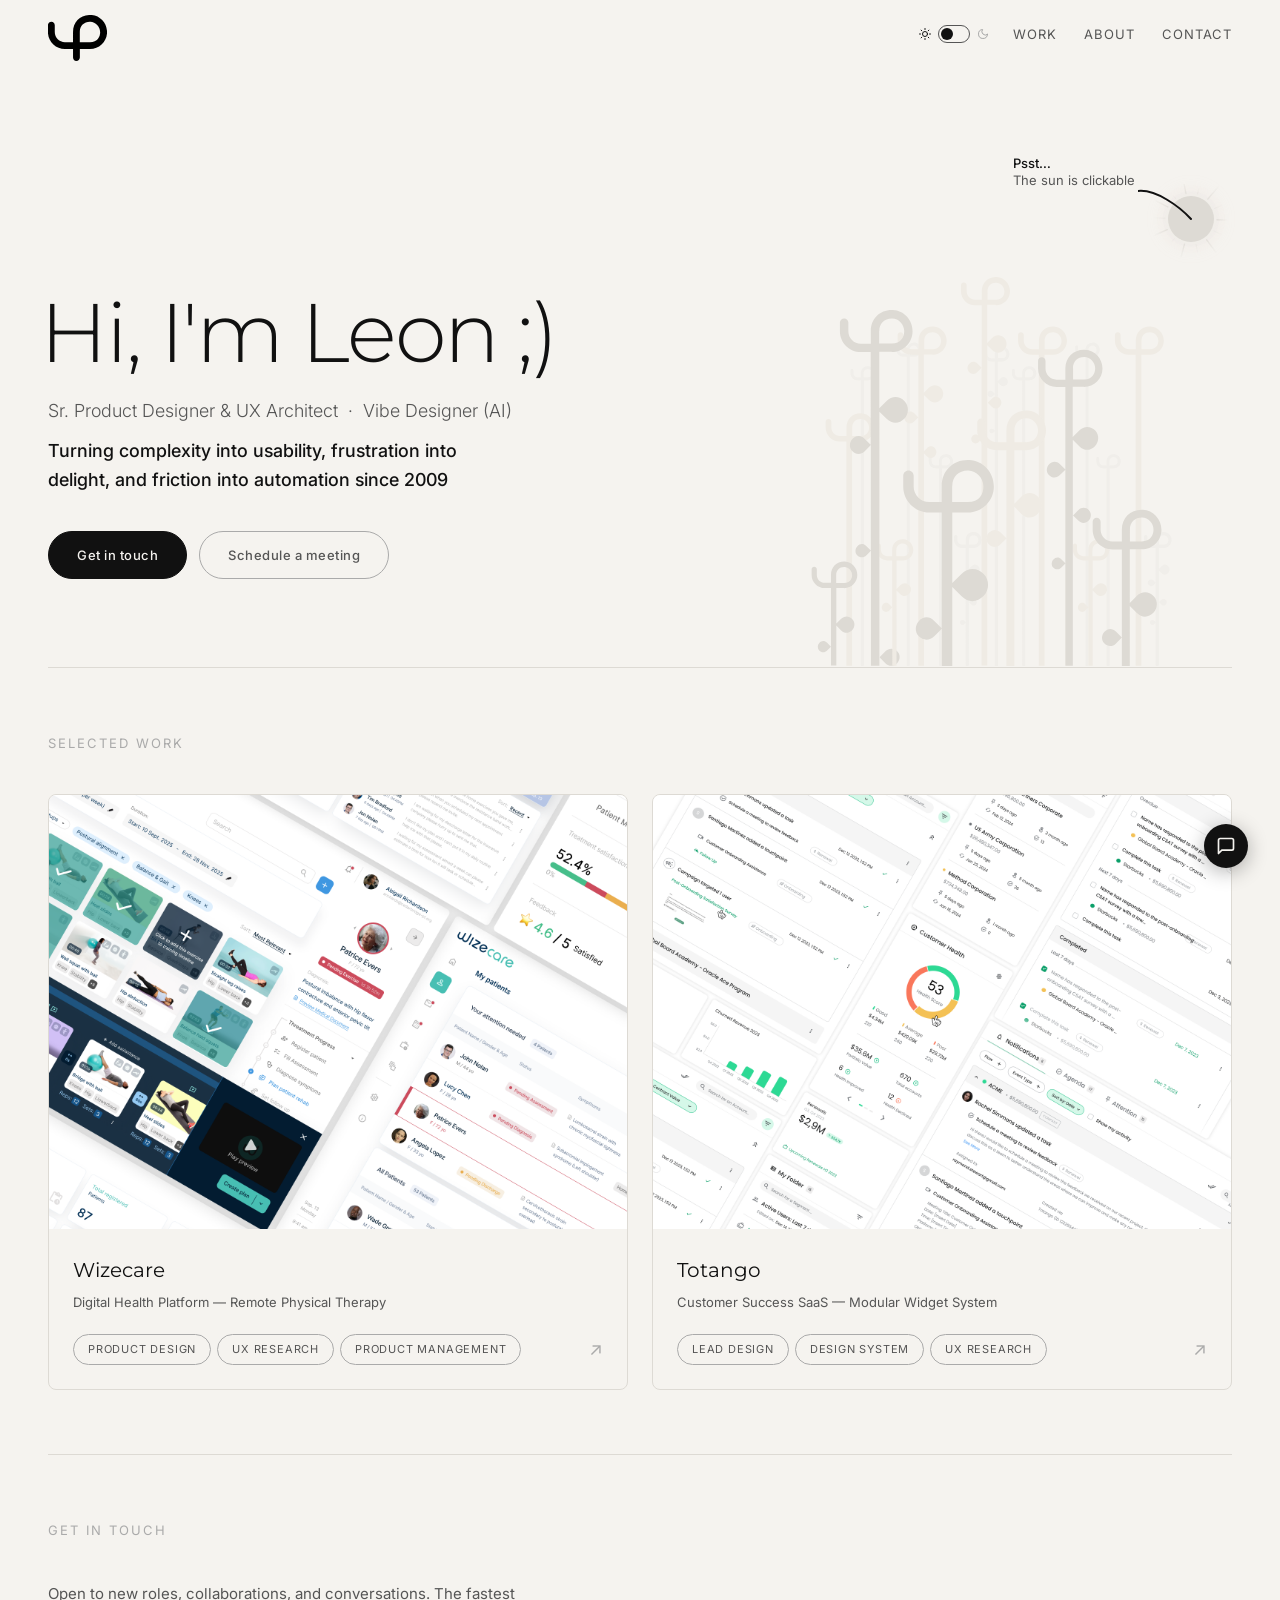
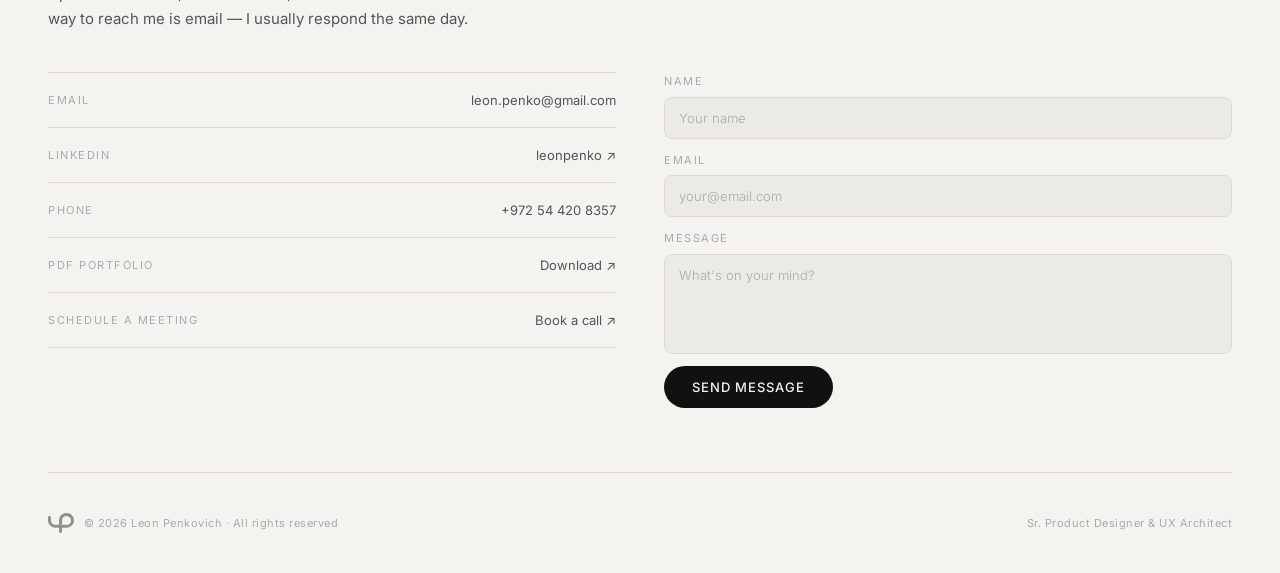
==== commit 11895987: "Replace case study numbers with company names Co-Authored-By: Claude Sonnet 4.6 <noreply@anthropic.c" ====
--- a/index.html
+++ b/index.html
@@ -162,7 +162,6 @@
         <a class="case-card" href="wizecare/">
           <img class="case-card-thumb" src="images/wizecare_thumb.png" alt="Wizecare dashboard UI">
           <div class="case-card-body">
-            <p class="case-card-num">01</p>
             <p class="case-card-company">Wizecare</p>
             <p class="case-card-desc">Digital Health Platform — Remote Physical Therapy</p>
             <div class="case-card-footer">
@@ -179,7 +178,6 @@
         <a class="case-card" href="totango/">
           <img class="case-card-thumb" src="images/totango_thumb.png" alt="Totango UI">
           <div class="case-card-body">
-            <p class="case-card-num">02</p>
             <p class="case-card-company">Totango</p>
             <p class="case-card-desc">Customer Success SaaS — Modular Widget System</p>
             <div class="case-card-footer">
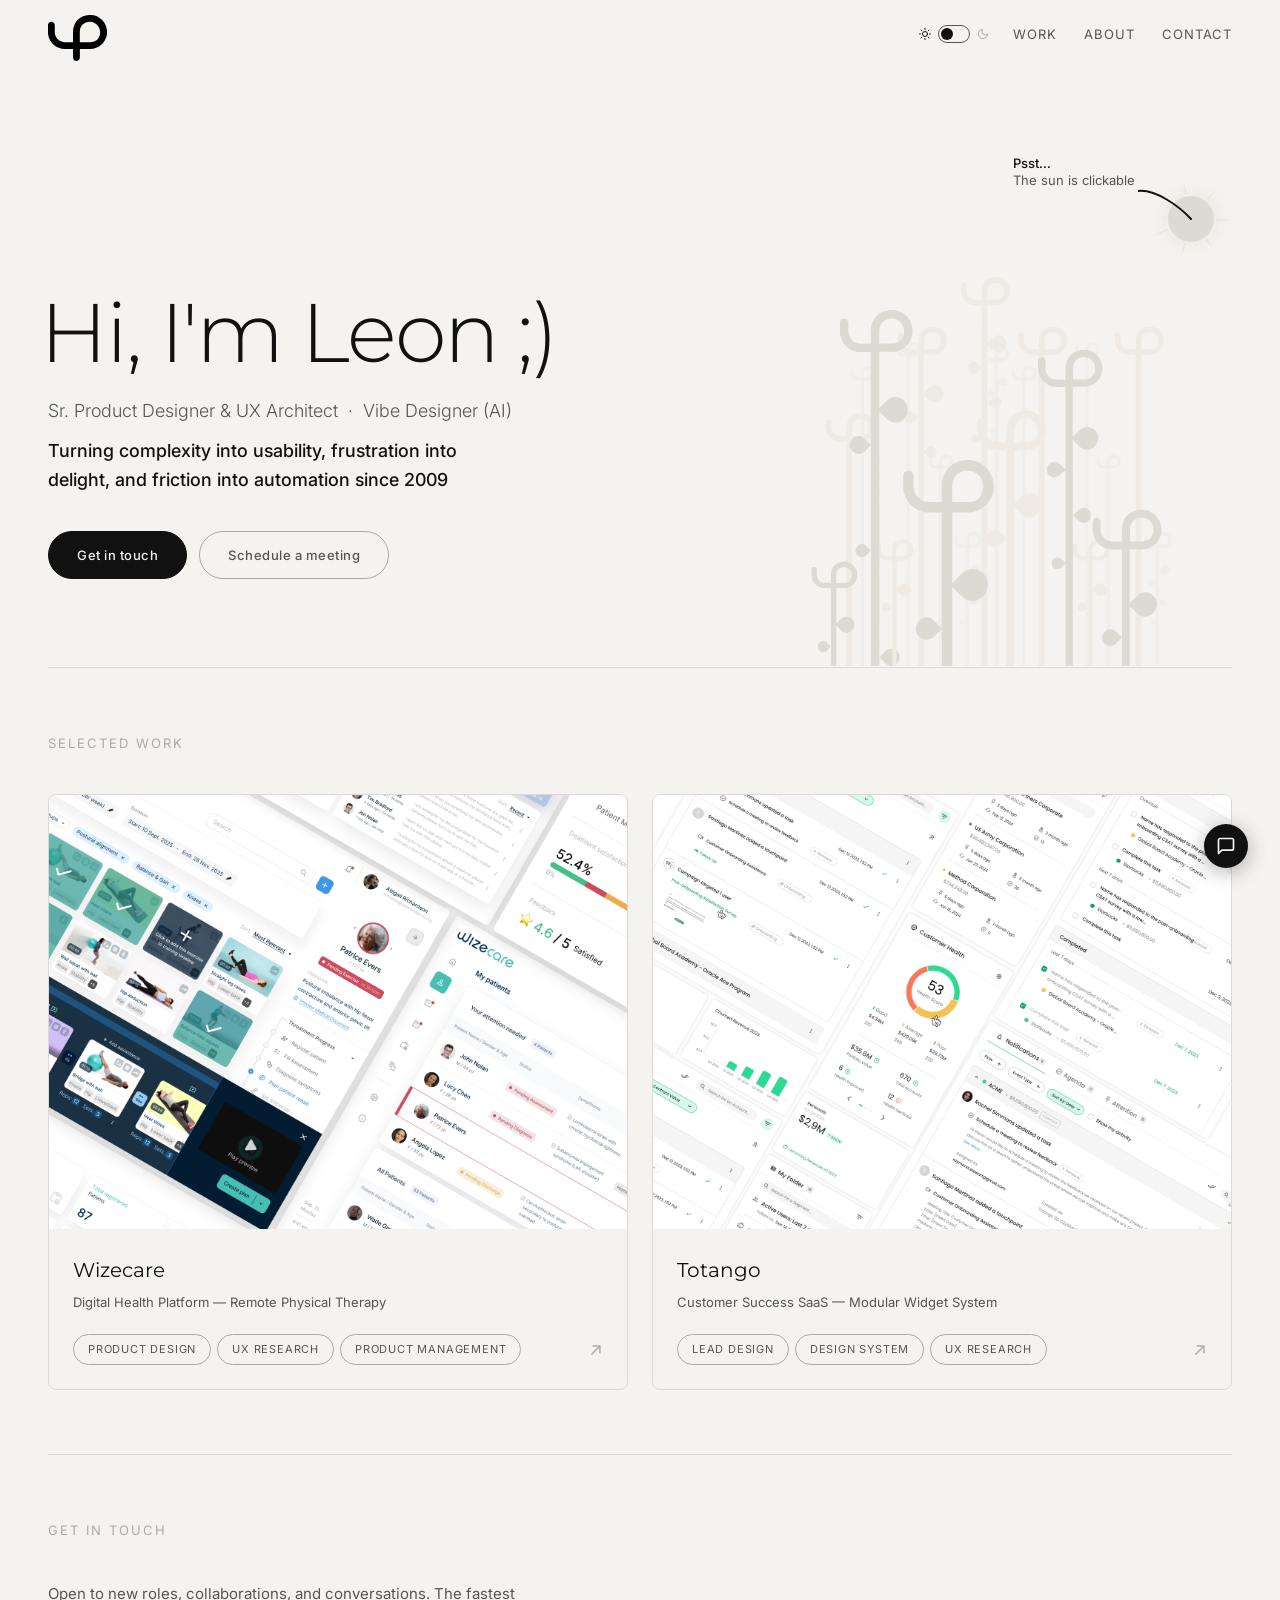
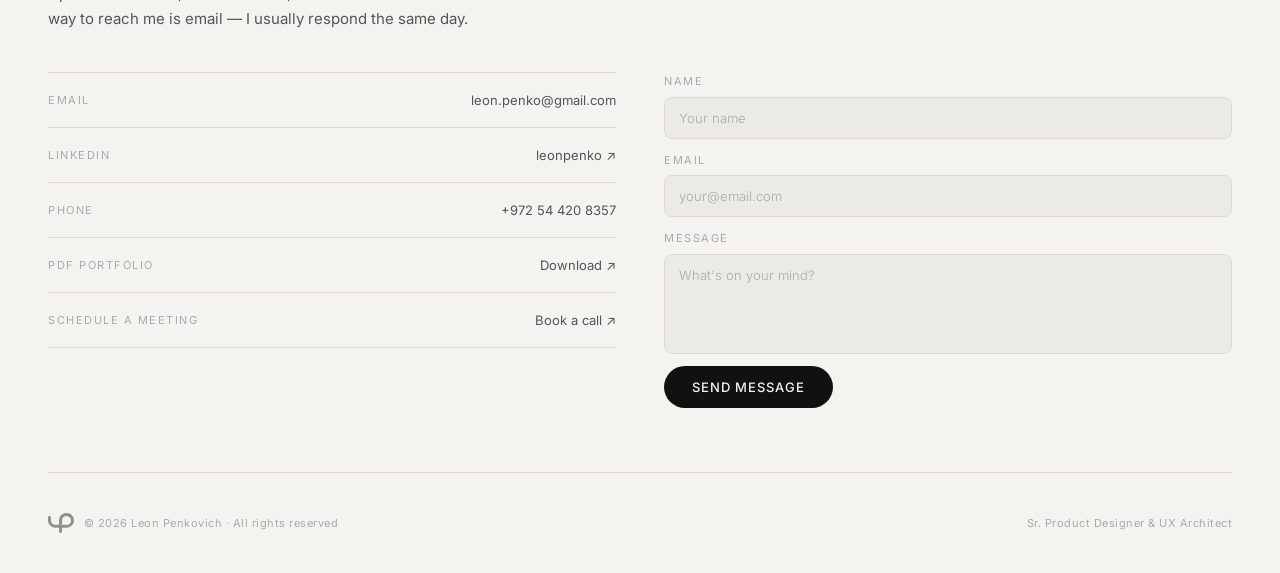
==== commit 0ddbe531: "Add Open Graph meta tags and social preview image Co-Authored-By: Claude Sonnet 4.6 <noreply@anthrop" ====
--- a/index.html
+++ b/index.html
@@ -6,6 +6,16 @@
   <meta name="viewport" content="width=device-width, initial-scale=1.0">
   <title>Leon Penkovich — Sr. Product Designer & UX Architect</title>
   <meta name="description" content="Senior Product Designer & UX Architect specializing in AI-driven product design and complex B2B/B2C SaaS systems.">
+
+  <!-- Open Graph -->
+  <meta property="og:title" content="Leon Penkovich — Sr. Product Designer & UX Architect">
+  <meta property="og:description" content="Senior Product Designer & UX Architect specializing in AI-driven product design and complex B2B/B2C SaaS systems.">
+  <meta property="og:image" content="https://leonpenko.com/images/OC_leon.png">
+  <meta property="og:url" content="https://leonpenko.com">
+  <meta property="og:type" content="website">
+  <meta name="twitter:card" content="summary_large_image">
+  <meta name="twitter:image" content="https://leonpenko.com/images/OC_leon.png">
+
   <link rel="stylesheet" href="css/style.css">
   <style>
     /* Side-by-side work grid */
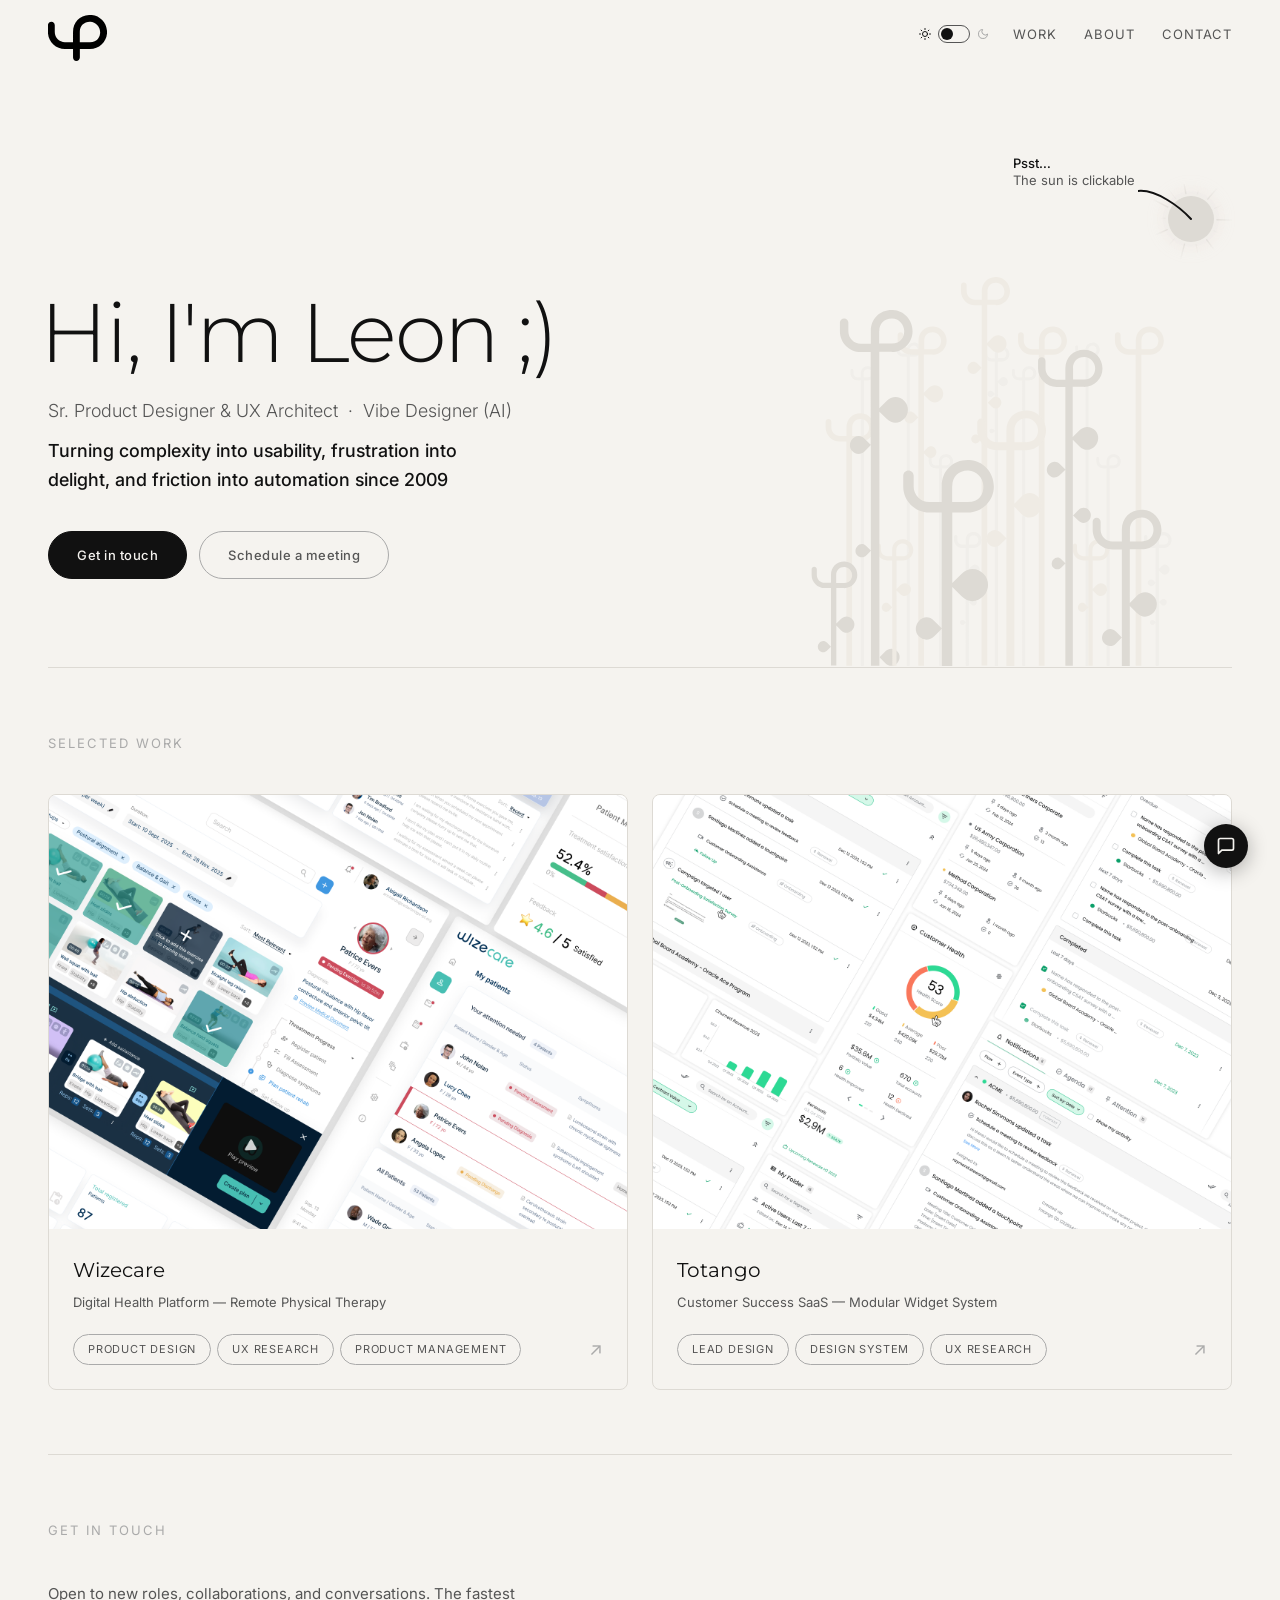
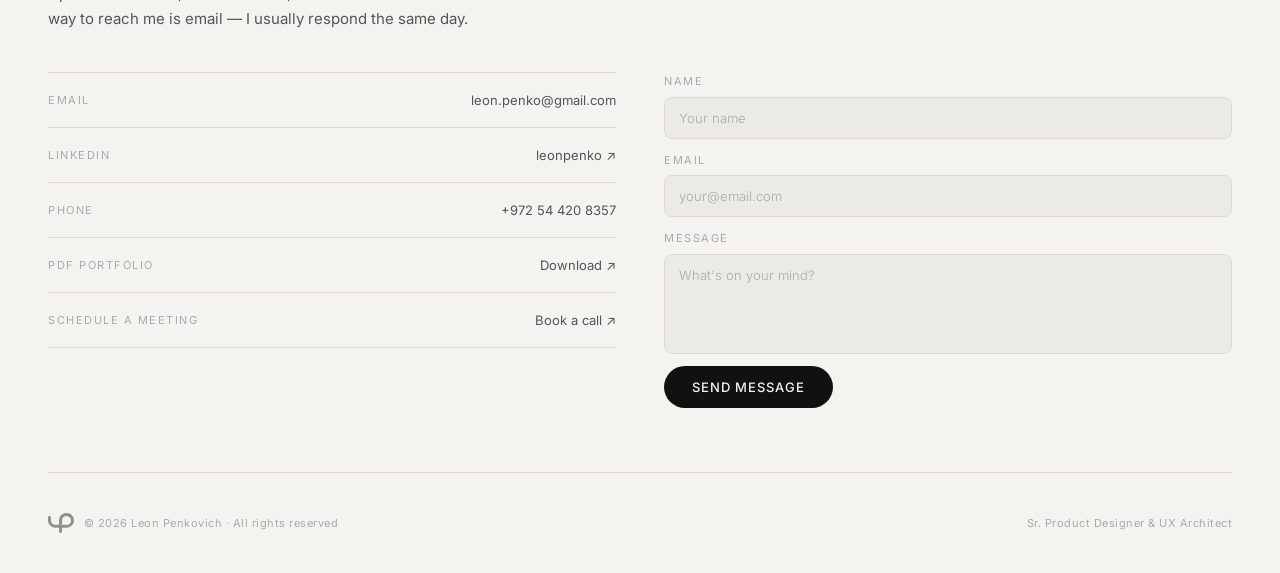
==== commit ab8c99d3: "Mobile fixes: hamburger menu, responsive layout, pan buttons Co-Authored-By: Claude Sonnet 4.6 <nore" ====
--- a/index.html
+++ b/index.html
@@ -126,6 +126,24 @@
           <li><a href="about/">About</a></li>
           <li><a href="#contact">Contact</a></li>
         </ul>
+      </div>
+      <button class="nav-hamburger" id="nav-hamburger" aria-label="Menu">
+        <span></span><span></span><span></span>
+      </button>
+    </div>
+    <div class="nav-mobile-menu" id="nav-mobile-menu">
+      <ul class="nav-mobile-links">
+        <li><a href="#work">Work</a></li>
+        <li><a href="about/">About</a></li>
+        <li><a href="#contact">Contact</a></li>
+      </ul>
+      <div class="nav-mobile-toggle-row">
+        <span class="nav-mobile-toggle-label">Appearance</span>
+        <button class="nav-toggle" id="theme-toggle-mobile" aria-label="Toggle dark/light mode">
+          <span class="nav-toggle-icon sun"><svg width="12" height="12" viewBox="0 0 24 24" fill="none" stroke="currentColor" stroke-width="2" stroke-linecap="round" stroke-linejoin="round"><circle cx="12" cy="12" r="5"/><line x1="12" y1="1" x2="12" y2="3"/><line x1="12" y1="21" x2="12" y2="23"/><line x1="4.22" y1="4.22" x2="5.64" y2="5.64"/><line x1="18.36" y1="18.36" x2="19.78" y2="19.78"/><line x1="1" y1="12" x2="3" y2="12"/><line x1="21" y1="12" x2="23" y2="12"/><line x1="4.22" y1="19.78" x2="5.64" y2="18.36"/><line x1="18.36" y1="5.64" x2="19.78" y2="4.22"/></svg></span>
+          <span class="nav-toggle-track"><span class="nav-toggle-thumb"></span></span>
+          <span class="nav-toggle-icon moon"><svg width="12" height="12" viewBox="0 0 24 24" fill="none" stroke="currentColor" stroke-width="2" stroke-linecap="round" stroke-linejoin="round"><path d="M21 12.79A9 9 0 1 1 11.21 3 7 7 0 0 0 21 12.79z"/></svg></span>
+        </button>
       </div>
     </div>
   </header>
--- a/css/style.css
+++ b/css/style.css
@@ -1229,6 +1229,78 @@
   }
 }
 
+/* ── Hamburger button ── */
+.nav-hamburger {
+  display: none;
+  flex-direction: column;
+  justify-content: center;
+  gap: 5px;
+  background: none;
+  border: none;
+  cursor: pointer;
+  padding: 4px;
+  margin-left: auto;
+}
+
+.nav-hamburger span {
+  display: block;
+  width: 22px;
+  height: 2px;
+  background: var(--fg);
+  border-radius: 2px;
+  transition: transform 0.25s, opacity 0.25s;
+}
+
+.nav-hamburger.open span:nth-child(1) { transform: translateY(7px) rotate(45deg); }
+.nav-hamburger.open span:nth-child(2) { opacity: 0; }
+.nav-hamburger.open span:nth-child(3) { transform: translateY(-7px) rotate(-45deg); }
+
+/* ── Mobile menu panel ── */
+.nav-mobile-menu {
+  display: none;
+  flex-direction: column;
+  background: var(--bg);
+  border-top: 1px solid var(--border);
+  padding: 8px 24px 20px;
+}
+
+.nav-mobile-menu.open { display: flex; }
+
+.nav-mobile-links {
+  list-style: none;
+  padding: 0;
+  margin: 0;
+}
+
+.nav-mobile-links li a {
+  display: block;
+  padding: 14px 0;
+  font-size: 18px;
+  font-weight: 400;
+  color: var(--fg);
+  text-decoration: none;
+  border-bottom: 1px solid var(--border);
+}
+
+.nav-mobile-toggle-row {
+  display: flex;
+  align-items: center;
+  justify-content: space-between;
+  padding: 16px 0 0;
+}
+
+.nav-mobile-toggle-label {
+  font-size: 13px;
+  color: var(--muted);
+}
+
+@media (max-width: 768px) {
+  .nav-logo-img { height: 37px; }
+  .nav-right { display: none; }
+  .nav-hamburger { display: flex; }
+  .pan-btn { width: 36px; height: 36px; font-size: 18px; }
+}
+
 @media (max-width: 560px) {
   .ux-cards-row {
     grid-template-columns: repeat(2, 1fr);
@@ -1553,7 +1625,11 @@
 
 
 @media (max-width: 720px) {
-  .cs-split-layout { grid-template-columns: 1fr; }
+  .cs-split-layout { grid-template-columns: 1fr; direction: ltr; }
+  .cs-split-layout--reverse { direction: ltr; }
+  .cs-split-text { order: 1; }
+  .cs-split-img-wrap,
+  .pan-wrap { order: 2; }
 }
 
 .csm-graph-wrap {
@@ -1660,7 +1736,14 @@
 
 
 @media (max-width: 720px) {
-  .cs-intro-layout { grid-template-columns: 1fr; margin-right: 0; }
+  .cs-intro-layout { grid-template-columns: 1fr; margin-right: 0; margin-bottom: 48px; }
+  .cs-intro-img-wrap { justify-content: center; }
+  .cs-intro-img {
+    transform: none;
+    max-width: 100%;
+    height: auto;
+    object-position: center;
+  }
 }
 
 /* ── Case Study Next/Prev ── */
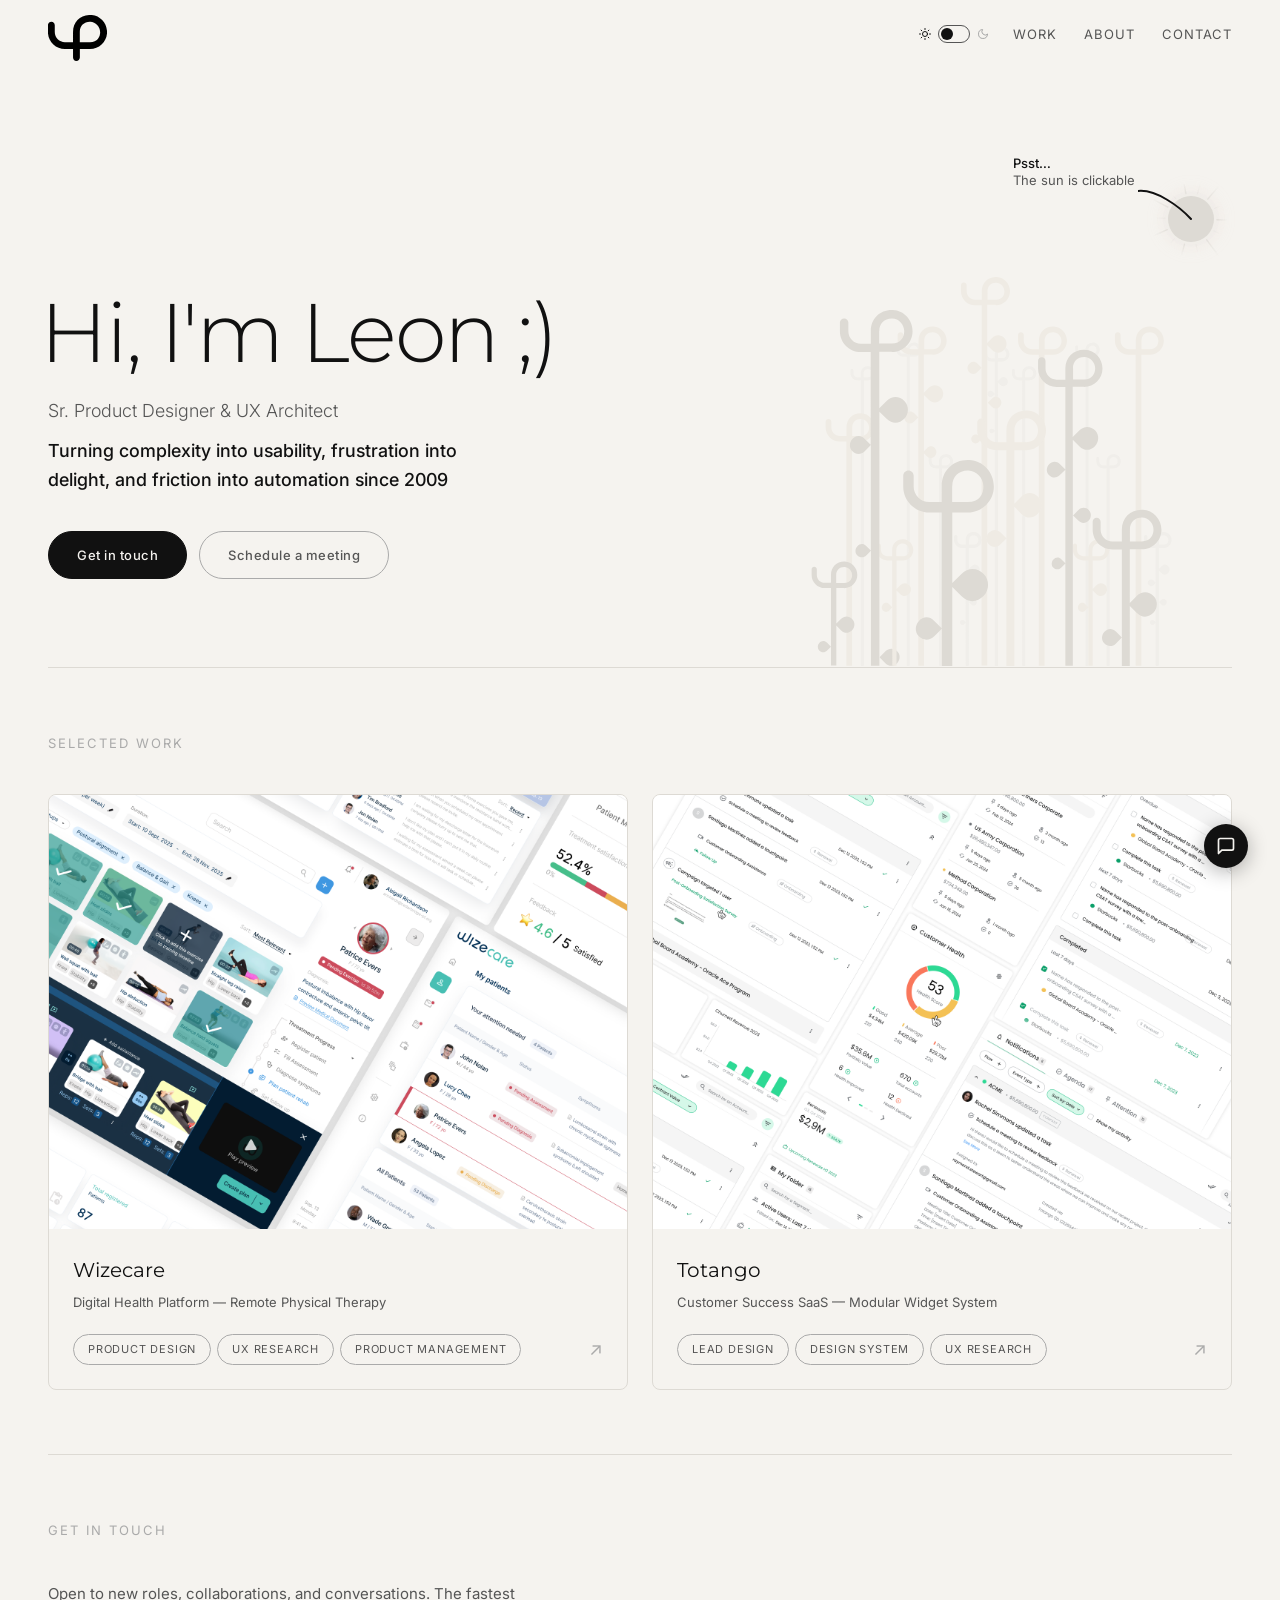
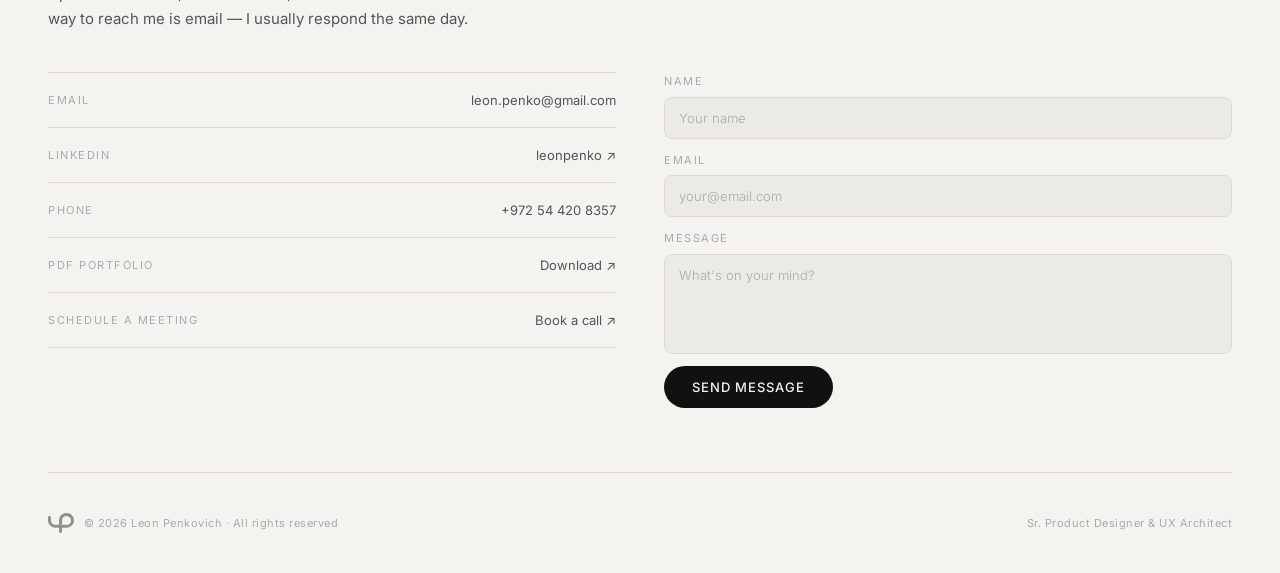
==== commit f3d1403b: "Remove Vibe Designer from hero tagline Co-Authored-By: Claude Sonnet 4.6 <noreply@anthropic.com>" ====
--- a/index.html
+++ b/index.html
@@ -155,7 +155,7 @@
       <div class="hero-text">
         <h1 class="hero-name">Hi, I'm Leon ;)</h1>
         <p class="hero-tagline">
-          Sr. Product Designer &amp; UX Architect &nbsp;·&nbsp; Vibe Designer (AI)<br>
+          Sr. Product Designer &amp; UX Architect<br>
           <em>Turning complexity into usability, frustration into delight, and friction into automation since 2009</em>
         </p>
         <div class="hero-cta">
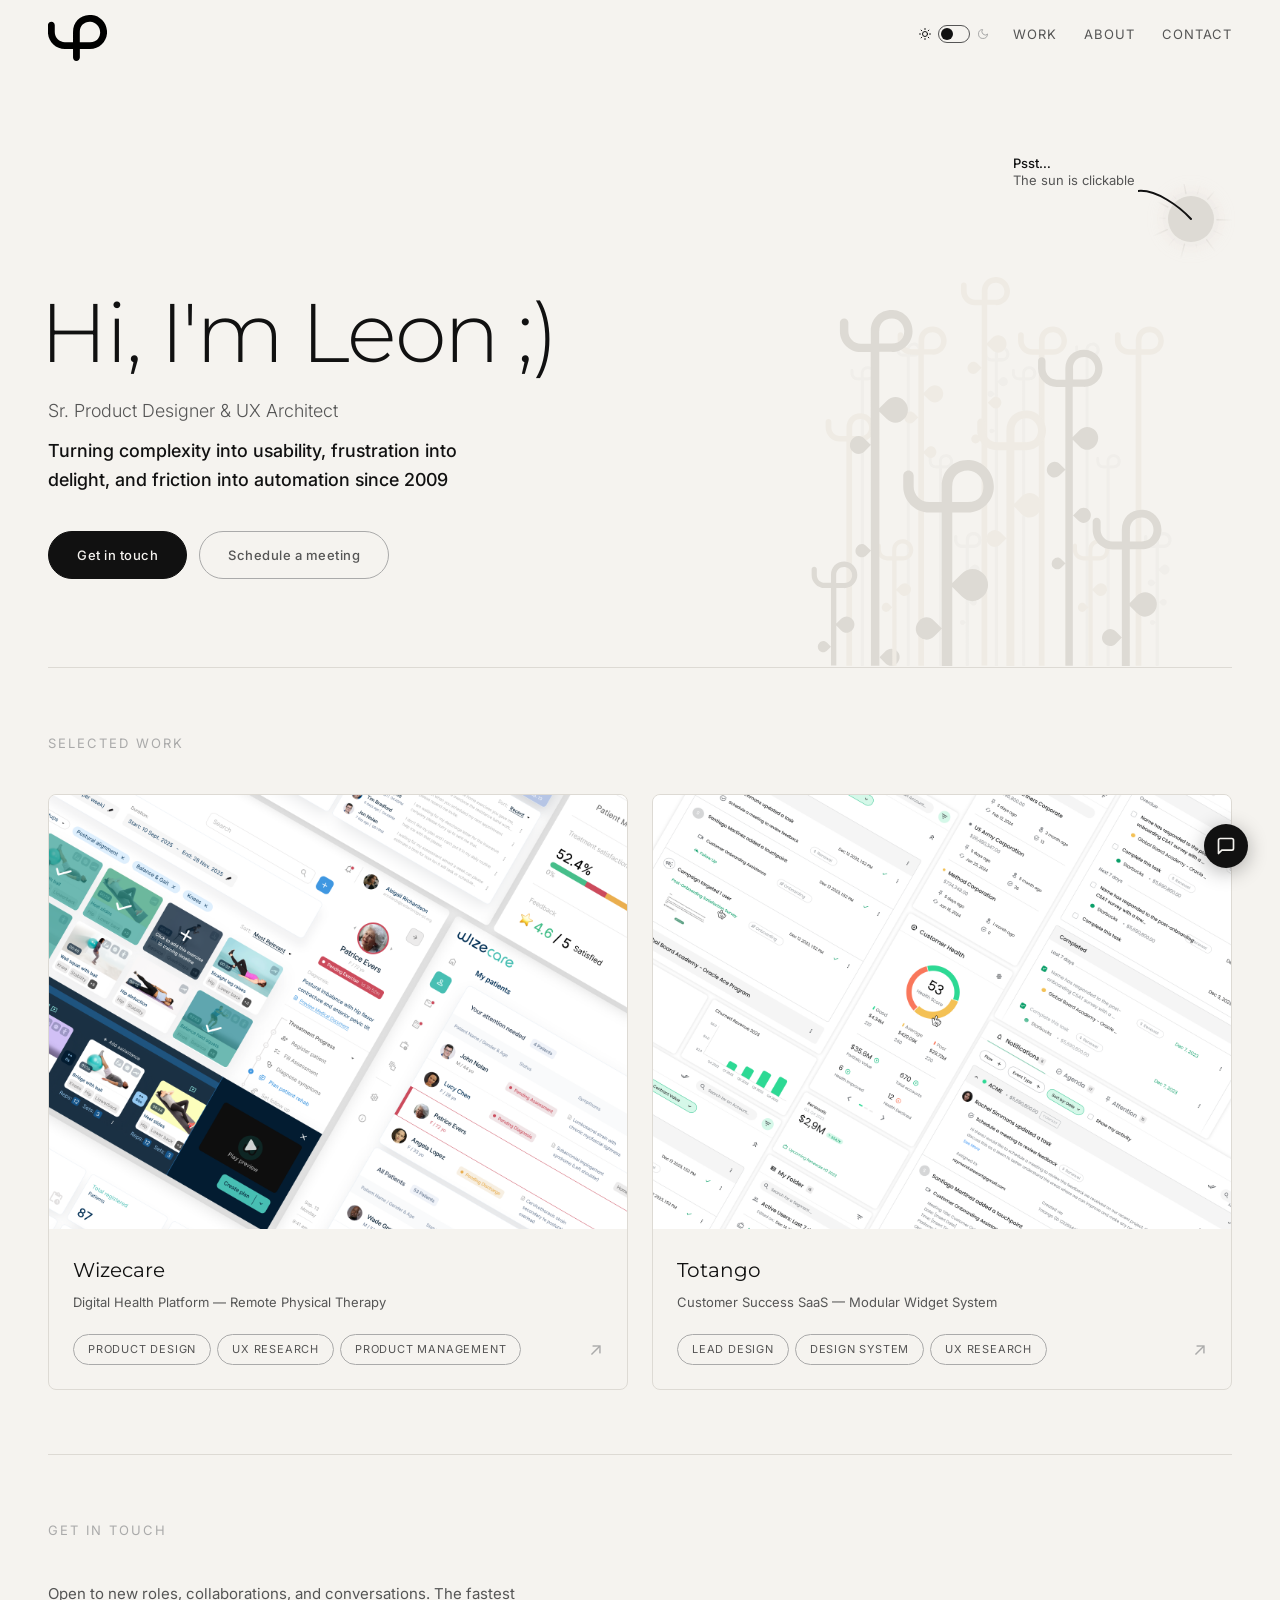
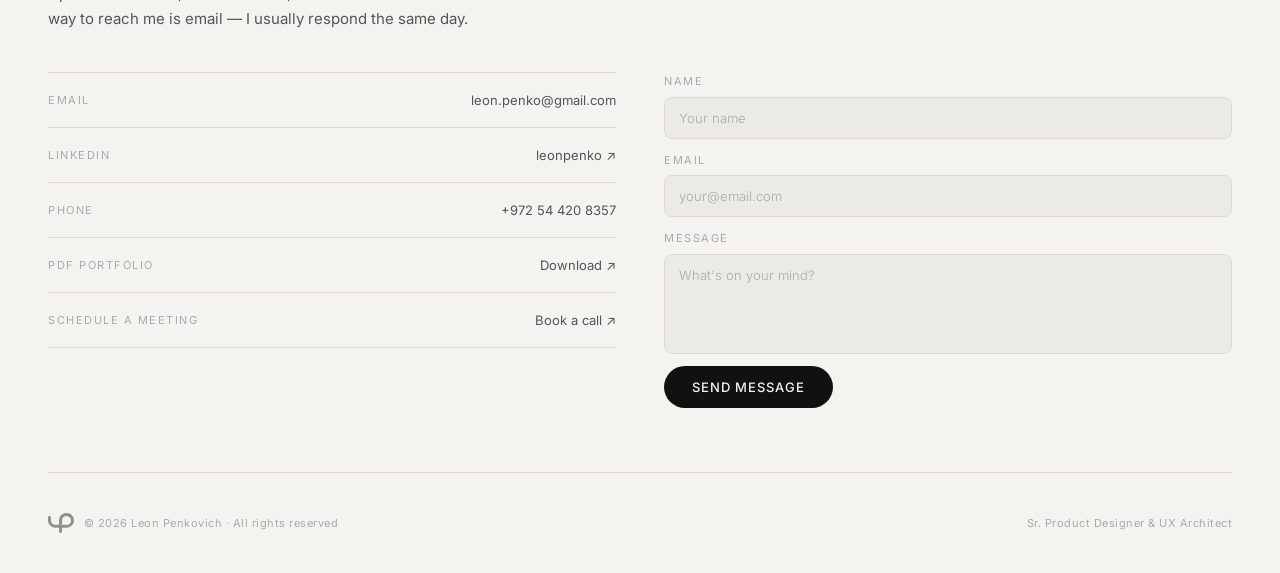
==== commit f79e503a: "Force LinkedIn OG cache refresh with version param Co-Authored-By: Claude Sonnet 4.6 <noreply@anthro" ====
--- a/index.html
+++ b/index.html
@@ -10,11 +10,11 @@
   <!-- Open Graph -->
   <meta property="og:title" content="Leon Penkovich — Sr. Product Designer & UX Architect">
   <meta property="og:description" content="Senior Product Designer & UX Architect specializing in AI-driven product design and complex B2B/B2C SaaS systems.">
-  <meta property="og:image" content="https://leonpenko.com/images/OC_leon.png">
+  <meta property="og:image" content="https://leonpenko.com/images/OC_leon.png?v=3">
   <meta property="og:url" content="https://leonpenko.com">
   <meta property="og:type" content="website">
   <meta name="twitter:card" content="summary_large_image">
-  <meta name="twitter:image" content="https://leonpenko.com/images/OC_leon.png">
+  <meta name="twitter:image" content="https://leonpenko.com/images/OC_leon.png?v=3">
 
   <link rel="stylesheet" href="css/style.css">
   <style>
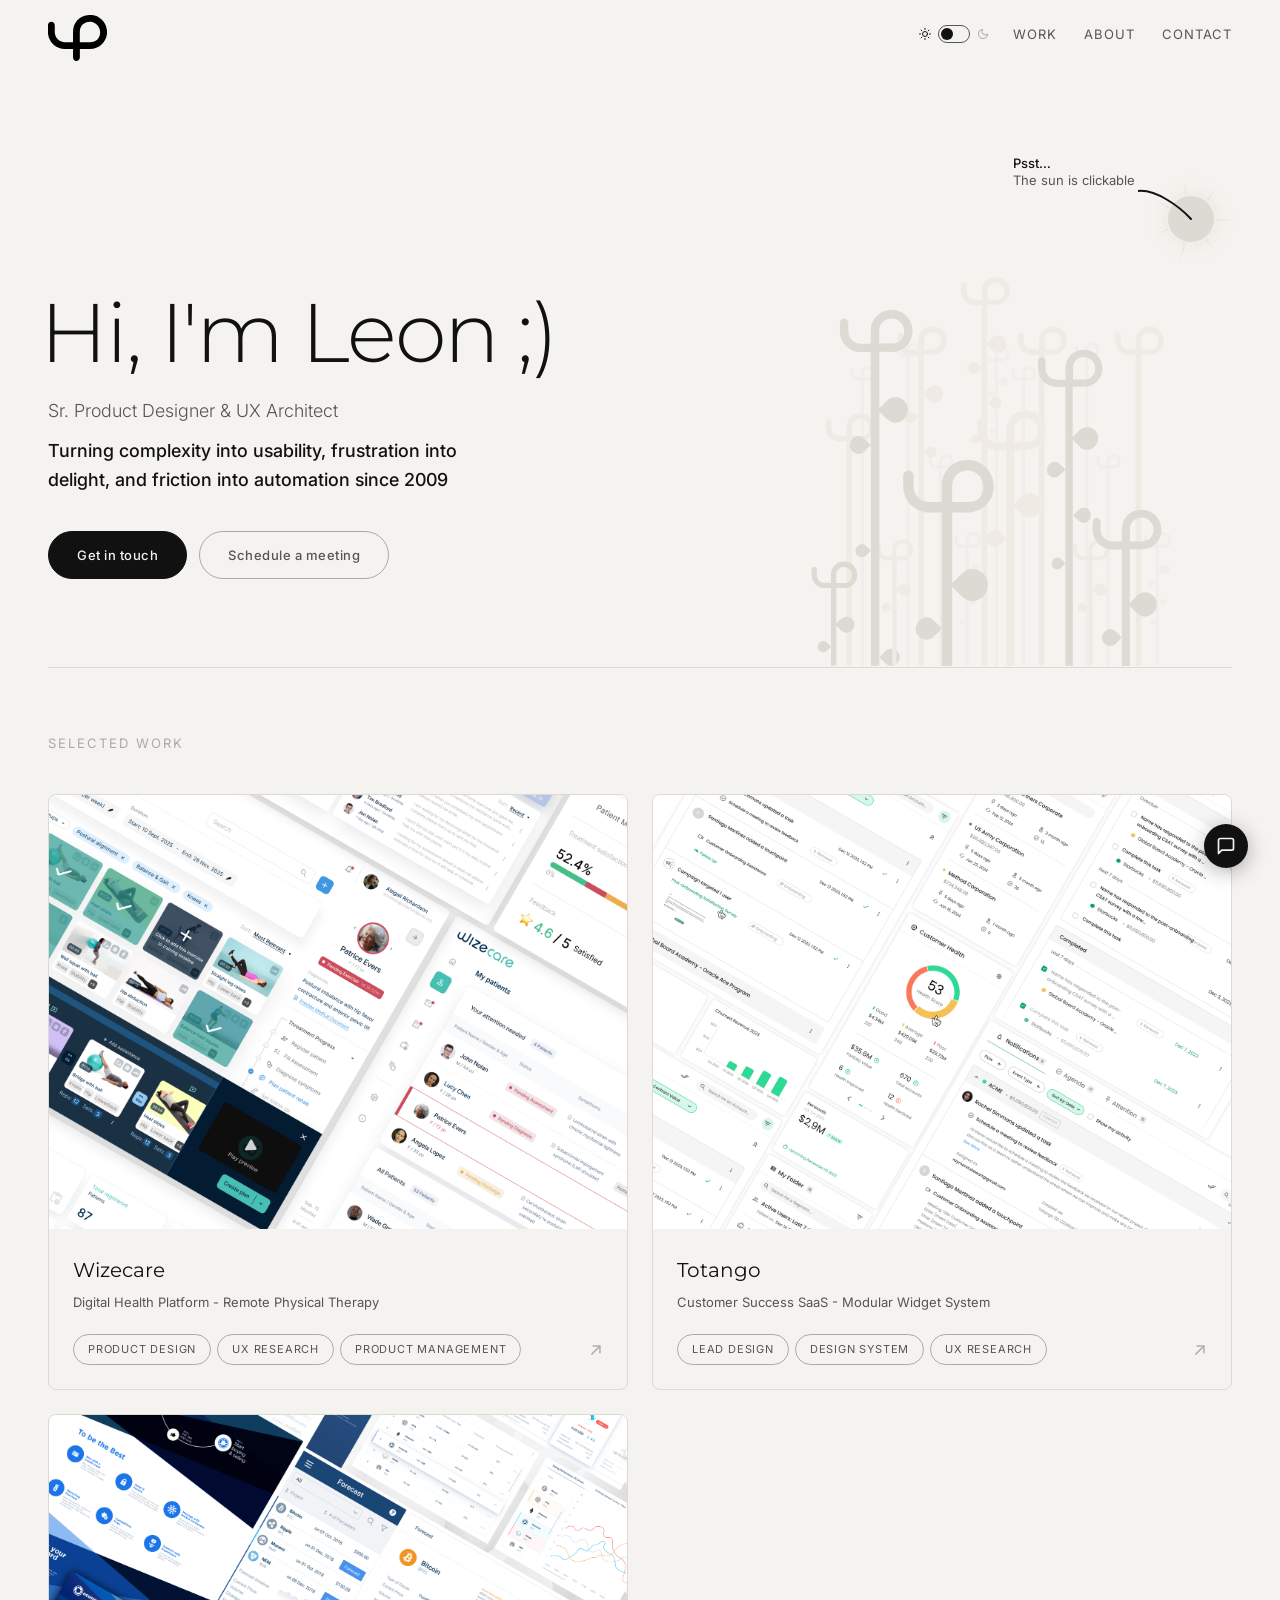
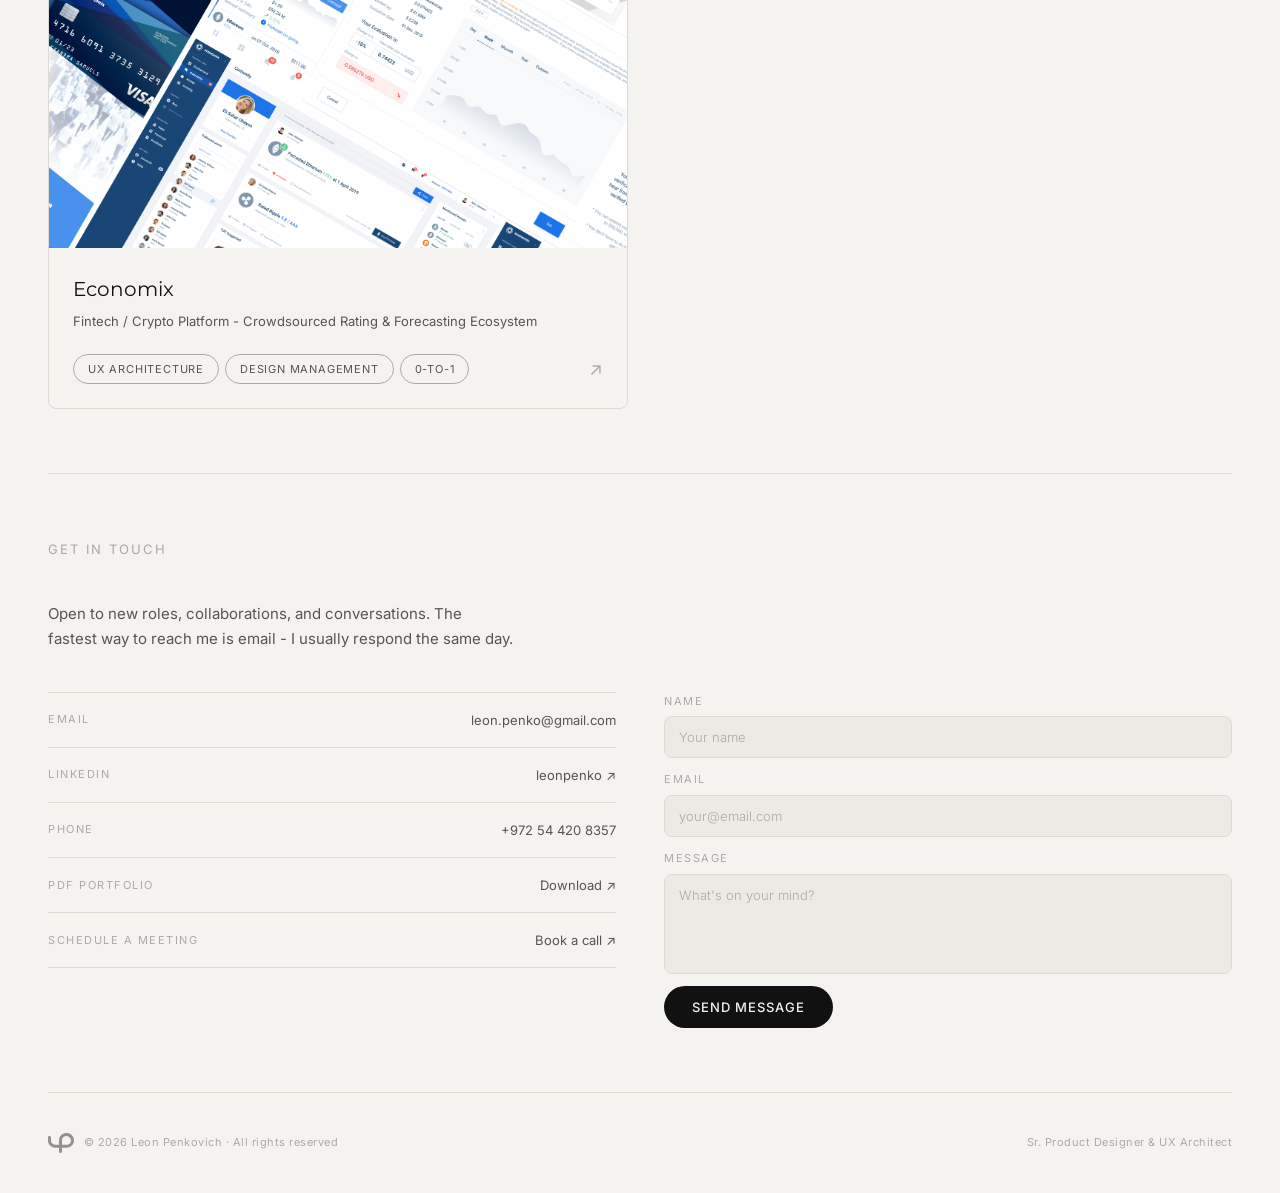
==== commit a8acc865: "Add Economix case study and switch to short hyphens site-wide New case study covering the 2018 Econo" ====
--- a/index.html
+++ b/index.html
@@ -4,11 +4,11 @@
   <meta charset="UTF-8">
   <link rel="icon" type="image/svg+xml" href="/favicon.svg">
   <meta name="viewport" content="width=device-width, initial-scale=1.0">
-  <title>Leon Penkovich — Sr. Product Designer & UX Architect</title>
+  <title>Leon Penkovich - Sr. Product Designer & UX Architect</title>
   <meta name="description" content="Senior Product Designer & UX Architect specializing in AI-driven product design and complex B2B/B2C SaaS systems.">
 
   <!-- Open Graph -->
-  <meta property="og:title" content="Leon Penkovich — Sr. Product Designer & UX Architect">
+  <meta property="og:title" content="Leon Penkovich - Sr. Product Designer & UX Architect">
   <meta property="og:description" content="Senior Product Designer & UX Architect specializing in AI-driven product design and complex B2B/B2C SaaS systems.">
   <meta property="og:image" content="https://leonpenko.com/images/OC_leon.png?v=3">
   <meta property="og:url" content="https://leonpenko.com">
@@ -191,7 +191,7 @@
           <img class="case-card-thumb" src="images/wizecare_thumb.png" alt="Wizecare dashboard UI">
           <div class="case-card-body">
             <p class="case-card-company">Wizecare</p>
-            <p class="case-card-desc">Digital Health Platform — Remote Physical Therapy</p>
+            <p class="case-card-desc">Digital Health Platform - Remote Physical Therapy</p>
             <div class="case-card-footer">
               <div class="case-card-tags">
                 <span class="tag">Product Design</span>
@@ -207,7 +207,7 @@
           <img class="case-card-thumb" src="images/totango_thumb.png" alt="Totango UI">
           <div class="case-card-body">
             <p class="case-card-company">Totango</p>
-            <p class="case-card-desc">Customer Success SaaS — Modular Widget System</p>
+            <p class="case-card-desc">Customer Success SaaS - Modular Widget System</p>
             <div class="case-card-footer">
               <div class="case-card-tags">
                 <span class="tag">Lead Design</span>
@@ -219,6 +219,22 @@
           </div>
         </a>
 
+        <a class="case-card" href="economix/">
+          <img class="case-card-thumb" src="images/economix_thumb.png" alt="Economix crowdsourced crypto rating and forecasting platform UI">
+          <div class="case-card-body">
+            <p class="case-card-company">Economix</p>
+            <p class="case-card-desc">Fintech / Crypto Platform - Crowdsourced Rating &amp; Forecasting Ecosystem</p>
+            <div class="case-card-footer">
+              <div class="case-card-tags">
+                <span class="tag">UX Architecture</span>
+                <span class="tag">Design Management</span>
+                <span class="tag">0-to-1</span>
+              </div>
+              <span class="case-card-arrow">↗</span>
+            </div>
+          </div>
+        </a>
+
       </div>
     </section>
 
@@ -226,7 +242,7 @@
     <section class="contact-section" id="contact">
       <p class="section-label">Get in Touch</p>
       <p class="contact-intro">
-        Open to new roles, collaborations, and conversations. The fastest way to reach me is email — I usually respond the same day.
+        Open to new roles, collaborations, and conversations. The fastest way to reach me is email - I usually respond the same day.
       </p>
 
       <div class="contact-layout">
@@ -272,7 +288,7 @@
 
         <div id="contact-success" style="display:none; padding: 40px 0;">
           <p style="font-size: 20px; color: var(--fg); margin-bottom: 12px;">Message received.</p>
-          <p style="font-size: 14px; color: var(--muted); line-height: 1.6;">I'll read it carefully and get back to you — usually within the same day.</p>
+          <p style="font-size: 14px; color: var(--muted); line-height: 1.6;">I'll read it carefully and get back to you - usually within the same day.</p>
         </div>
 
       </div>
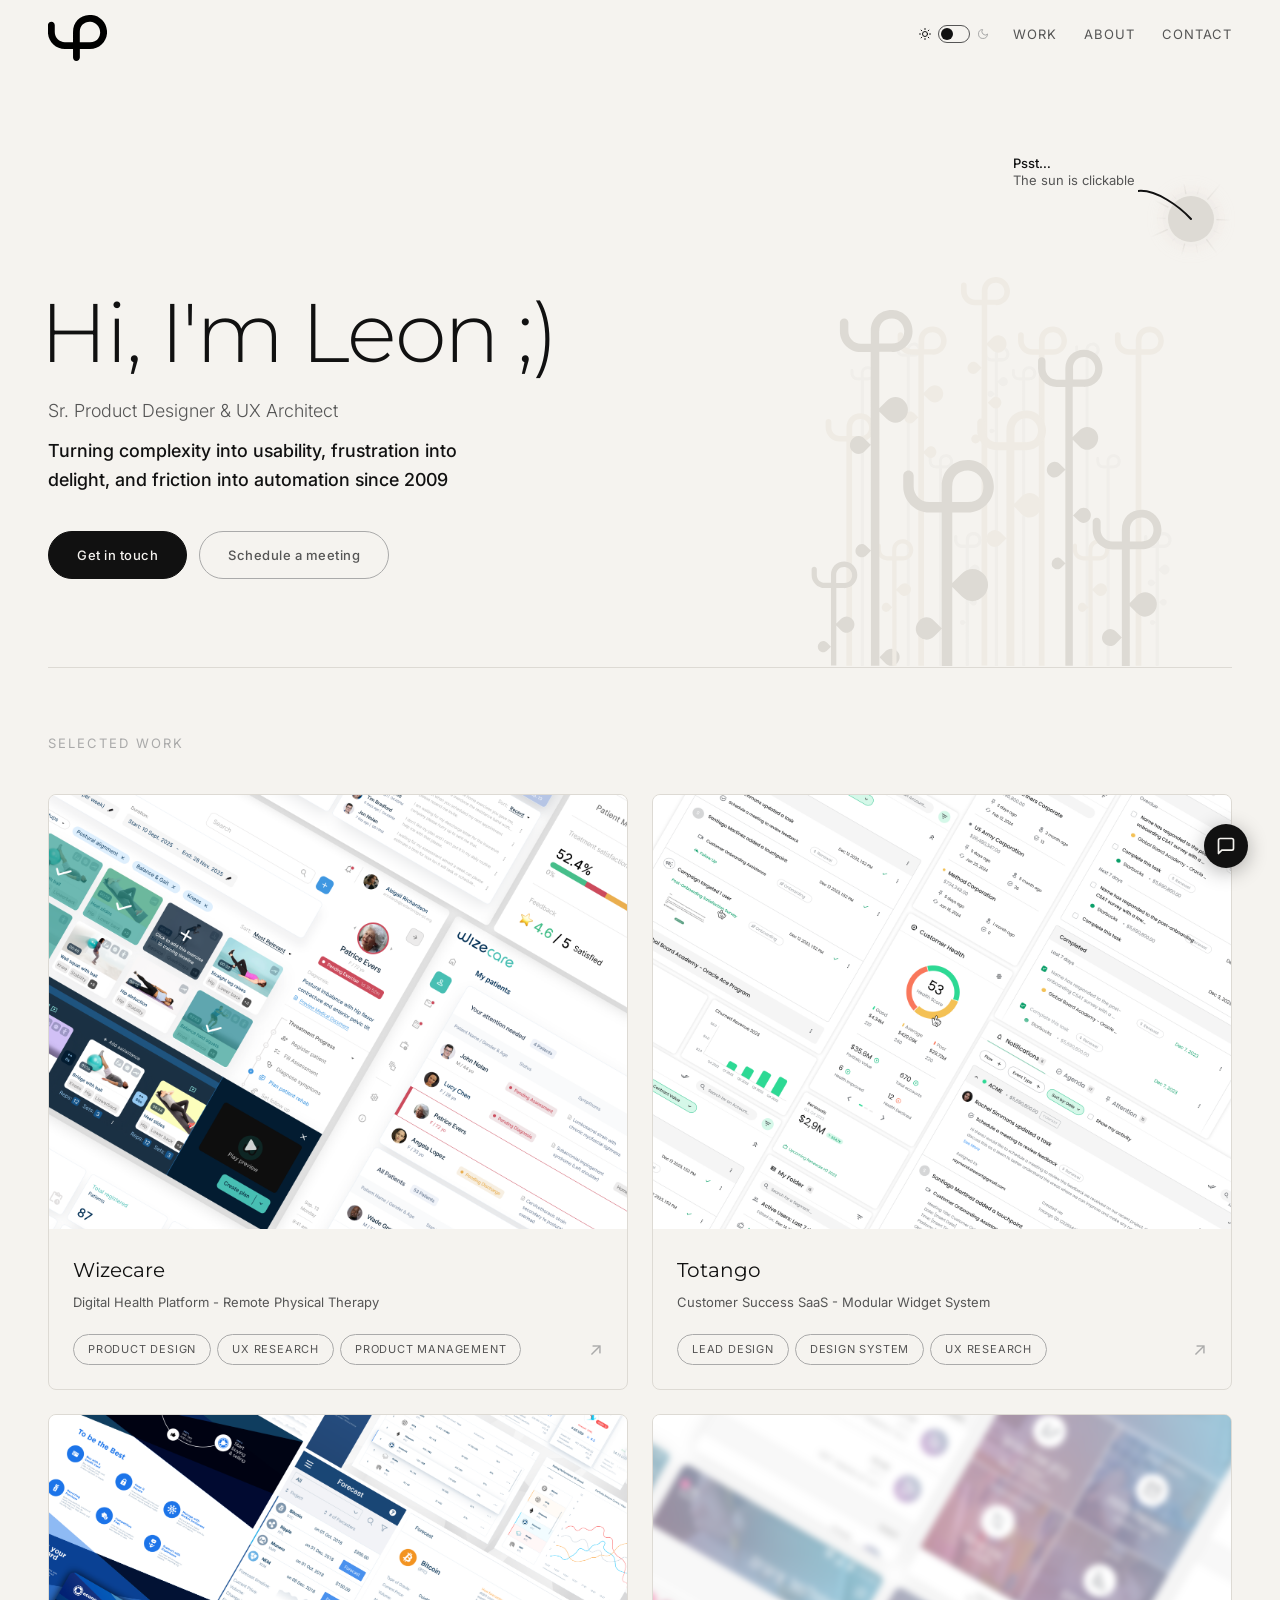
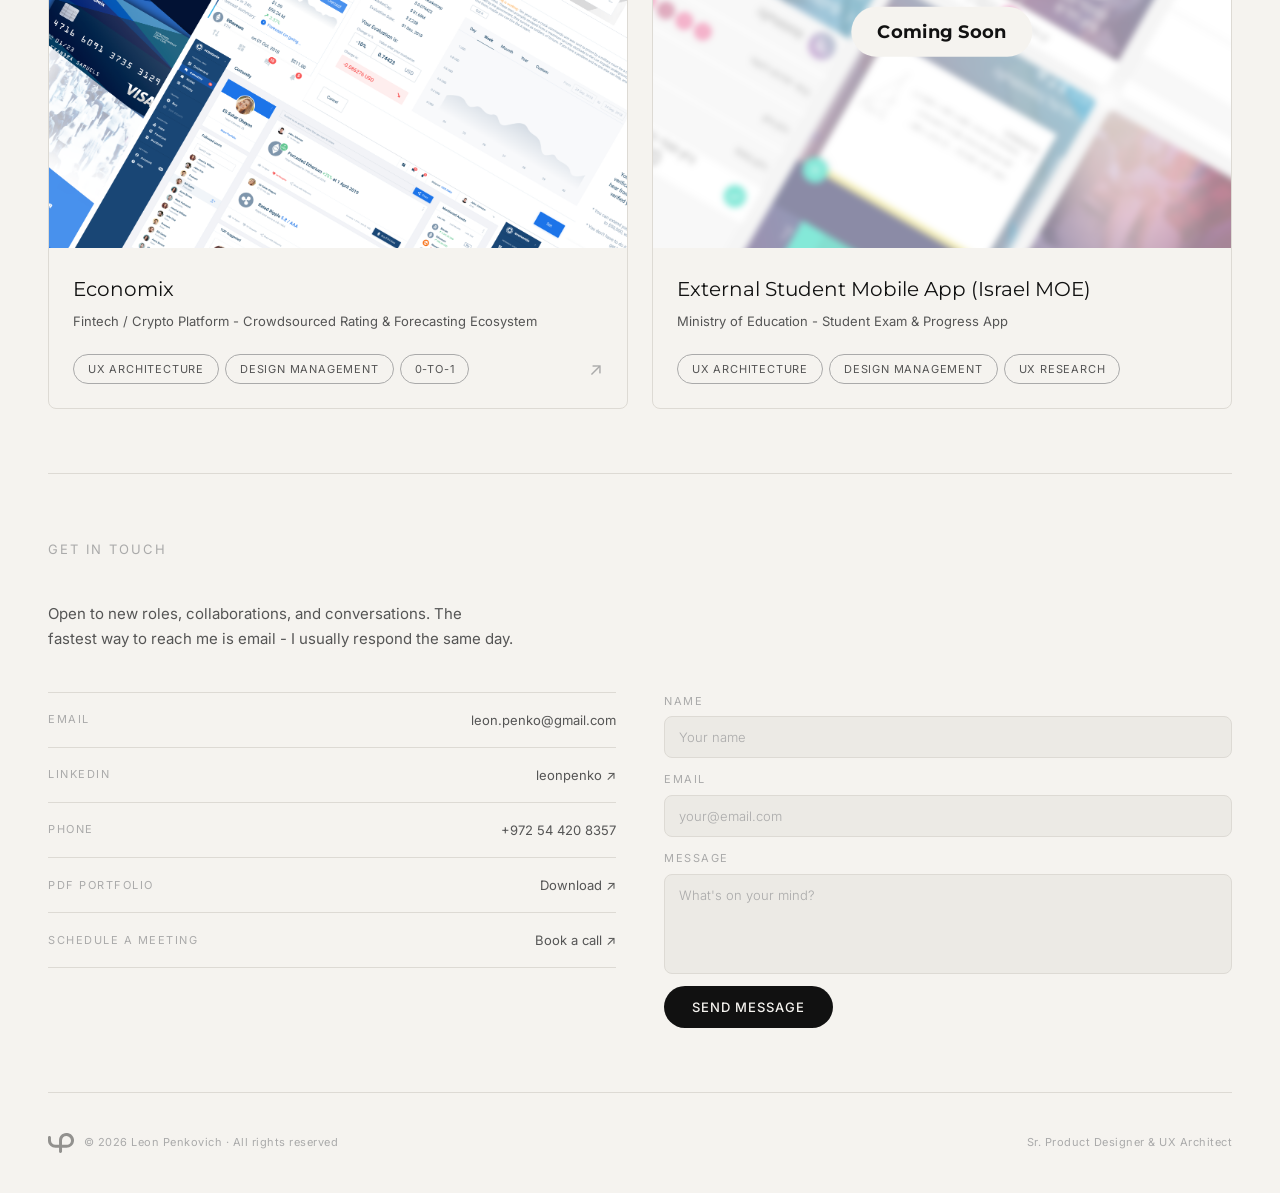
==== commit b0cc907c: "Add MOE (Israel Ministry of Education) coming soon card Fourth homepage case study card for the exte" ====
--- a/index.html
+++ b/index.html
@@ -38,6 +38,21 @@
     }
 
     .case-card:hover { opacity: 0.75; }
+    .case-card--soon { cursor: default; }
+    .case-card--soon:hover { opacity: 1; }
+    .case-card-thumb-wrap { overflow: hidden; }
+    .case-card--soon .case-card-thumb { filter: grayscale(10%) brightness(0.9) blur(3px); transform: scale(1.08); }
+    .case-card--soon:hover .case-card-thumb { filter: grayscale(0%) brightness(1); transform: scale(1.08); }
+    body.light .case-card--soon .case-card-thumb { filter: grayscale(5%) brightness(1) blur(3px); transform: scale(1.08); }
+    body.light .case-card--soon:hover .case-card-thumb { filter: grayscale(5%) brightness(1); transform: scale(1.08); }
+
+    .case-card-thumb-tint {
+      position: absolute;
+      inset: 0;
+      background: rgba(0, 0, 0, 0.5);
+      pointer-events: none;
+    }
+    body.light .case-card-thumb-tint { background: rgba(255, 255, 255, 0.5); }
 
     .case-card-thumb {
       width: 100%;
@@ -51,6 +66,23 @@
 
     body.light .case-card-thumb { filter: grayscale(5%) brightness(1); }
     .case-card:hover .case-card-thumb { filter: grayscale(0%) brightness(1); }
+
+    .case-card-thumb-wrap { position: relative; }
+    .coming-soon-badge {
+      position: absolute;
+      top: 50%;
+      left: 50%;
+      transform: translate(-50%, -50%);
+      background: var(--bg);
+      color: var(--fg);
+      font-family: 'Montserrat', 'Inter', sans-serif;
+      font-weight: 700;
+      font-size: 18px;
+      letter-spacing: 0.3px;
+      padding: 10px 26px;
+      border-radius: 999px;
+      white-space: nowrap;
+    }
 
     .case-card-body {
       padding: 24px;
@@ -235,6 +267,25 @@
           </div>
         </a>
 
+        <div class="case-card case-card--soon">
+          <div class="case-card-thumb-wrap">
+            <img class="case-card-thumb" src="images/moe_thumb.png" alt="MOE - Israeli Ministry of Education student app UI, coming soon">
+            <div class="case-card-thumb-tint"></div>
+            <span class="coming-soon-badge">Coming Soon</span>
+          </div>
+          <div class="case-card-body">
+            <p class="case-card-company">External Student Mobile App (Israel MOE)</p>
+            <p class="case-card-desc">Ministry of Education - Student Exam &amp; Progress App</p>
+            <div class="case-card-footer">
+              <div class="case-card-tags">
+                <span class="tag">UX Architecture</span>
+                <span class="tag">Design Management</span>
+                <span class="tag">UX Research</span>
+              </div>
+            </div>
+          </div>
+        </div>
+
       </div>
     </section>
 
